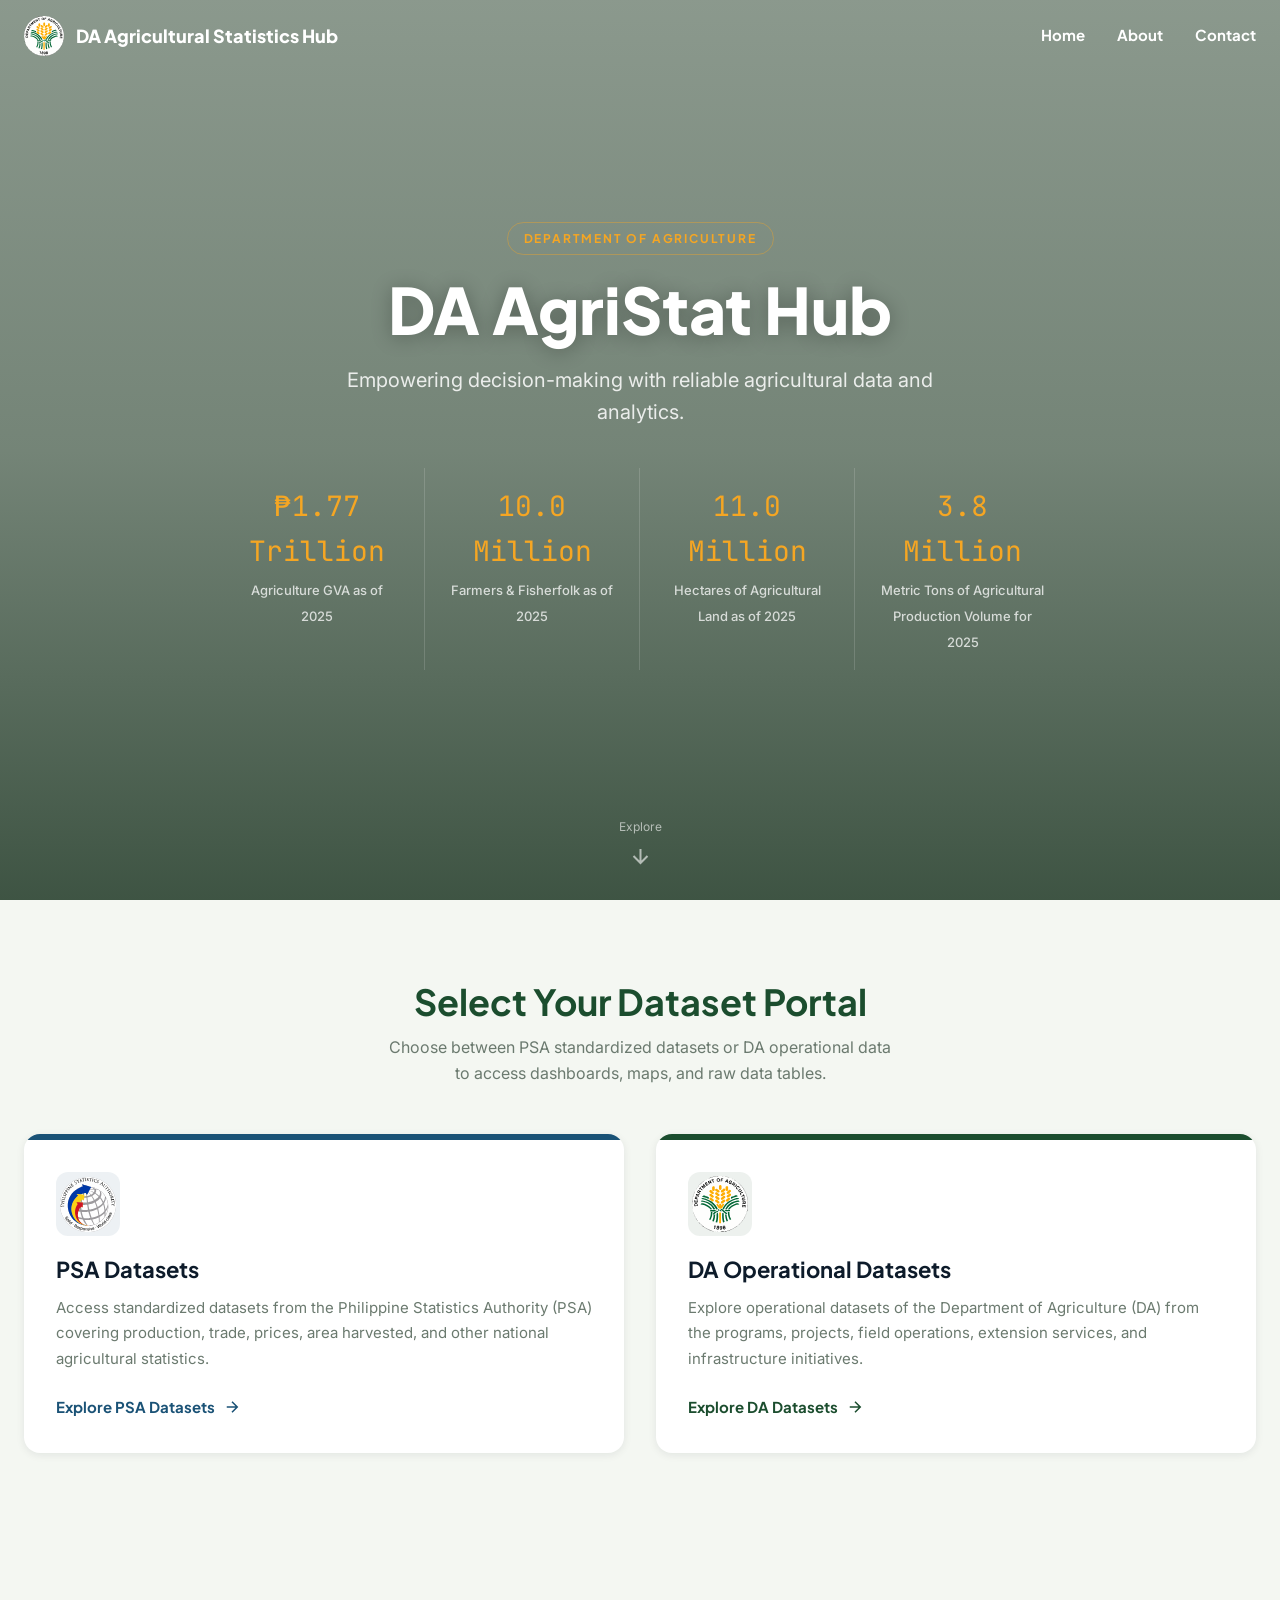
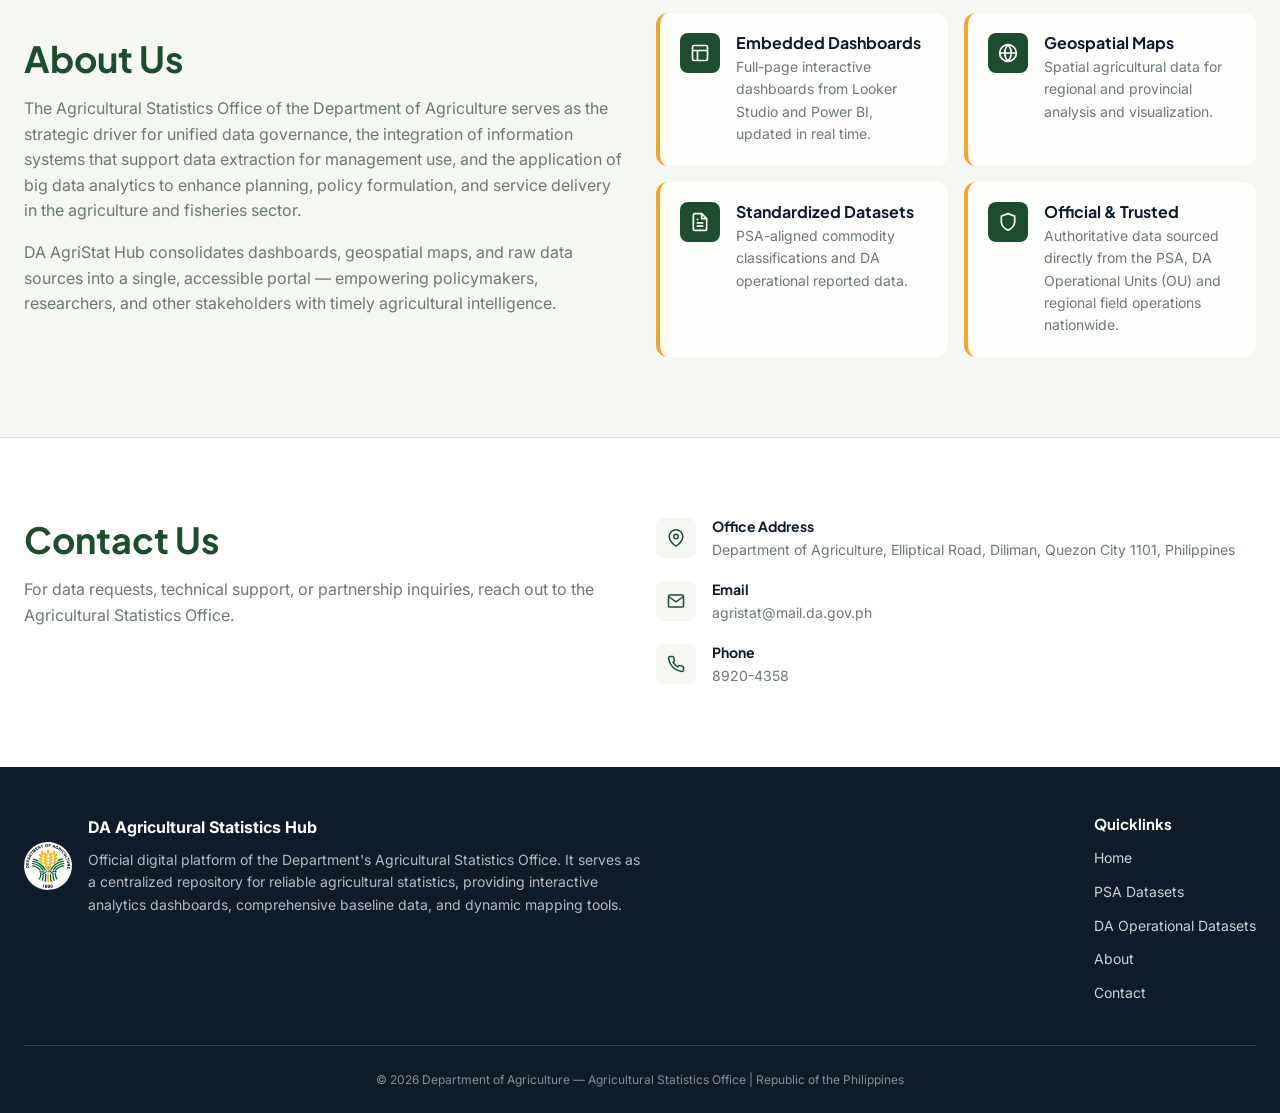
==== index.html @ de9d1b37 "Initial Version Files" ====
<!DOCTYPE html>
<html lang="en">
<head>
  <meta charset="UTF-8">
  <meta name="viewport" content="width=device-width, initial-scale=1.0">
  <meta name="description" content="DA AgriStat Hub — Philippines' Central Repository for Agricultural Data & Analytics">
  <title>DA AgriStat Hub | Agricultural Statistics Office</title>
  <link rel="stylesheet" href="assets/css/main.css">
  <link rel="stylesheet" href="assets/css/nav.css">
  <link rel="stylesheet" href="assets/css/hero.css">
  <link rel="stylesheet" href="assets/css/home.css">
</head>
<body>

  <!-- Navigation -->
  <nav class="nav-main" aria-label="Main navigation">
    <div class="container nav-main__inner">
      <a href="index.html" class="nav-main__brand">
        <img src="assets/images/agristat-logo.svg" alt="" width="40" height="40">
        <span>DA Agricultural Statistics Hub</span>
      </a>

      <ul class="nav-main__links">
        <li><a href="#home">Home</a></li>
        <li><a href="#about">About</a></li>
        <li><a href="#contact">Contact</a></li>
      </ul>

      <button class="nav-main__toggle" aria-label="Open menu" aria-expanded="false" aria-controls="mobile-nav">
        <span></span>
        <span></span>
        <span></span>
      </button>
    </div>

    <div class="nav-main__drawer-overlay" aria-hidden="true"></div>
    <div class="nav-main__drawer" id="mobile-nav" aria-label="Mobile navigation">
      <a href="#home">Home</a>
      <a href="#about">About</a>
      <a href="#contact">Contact</a>
    </div>
  </nav>

  <main id="home">

    <!-- Hero Section -->
    <section class="hero" aria-labelledby="hero-title">
      <div class="hero__bg" role="img" aria-hidden="true"></div>
      <p class="sr-only">Panoramic view of Philippine rice terraces and agricultural fields at sunrise</p>
      <div class="hero__overlay"></div>

      <div class="hero__content">
        <span class="hero__eyebrow">Department of Agriculture</span>
        <h1 class="hero__title" id="hero-title">DA AgriStat Hub</h1>
        <p class="hero__subtitle">Empowering decision-making with reliable agricultural data and analytics.</p>

        <div class="stat-ticker" role="list" aria-label="Key agricultural statistics">
          <div class="stat-ticker__item" role="listitem">
            <span class="stat-ticker__value" data-counter="1.77" data-format="currency" data-duration="2200">₱0.00 Trillion</span>
            <span class="stat-ticker__label">Agriculture GVA as of 2025</span>
          </div>
          <div class="stat-ticker__item" role="listitem">
            <span class="stat-ticker__value" data-counter="10" data-format="million" data-duration="2000">0.0 Million</span>
            <span class="stat-ticker__label">Farmers &amp; Fisherfolk as of 2025</span>
          </div>
          <div class="stat-ticker__item" role="listitem">
            <span class="stat-ticker__value" data-counter="11" data-format="million" data-duration="2000">0.0 Million ha</span>
            <span class="stat-ticker__label">Hectares of Agricultural Land as of 2025</span>
          </div>
          <div class="stat-ticker__item" role="listitem">
            <span class="stat-ticker__value" data-counter="3.8" data-format="million" data-duration="1800">0.0 Million mt</span>
            <span class="stat-ticker__label">Metric Tons of Agricultural Production Volume for 2025</span>
          </div>
        </div>
      </div>

      <a href="#datasets" class="hero__scroll" aria-label="Scroll to datasets">
        <span>Explore</span>
        <svg viewBox="0 0 24 24" fill="none" stroke="currentColor" stroke-width="2" aria-hidden="true">
          <path d="M12 5v14M5 12l7 7 7-7"/>
        </svg>
      </a>
    </section>

    <!-- Dataset Selection -->
    <section class="section datasets-section" id="datasets">
      <div class="container">
        <header class="datasets-section__header animate-on-scroll">
          <h2>Select Your Dataset Portal</h2>
          <p>Choose between PSA standardized datasets or DA operational data to access dashboards, maps, and raw data tables.</p>
        </header>

        <div class="datasets-grid">
          <!-- PSA Card -->
          <a href="psa.html" class="portal-card animate-on-scroll" aria-label="Explore PSA Datasets">
            <div class="portal-card__bar portal-card__bar--psa"></div>
            <div class="portal-card__body">
              <div class="portal-card__icon portal-card__icon--psa">
                <img src="assets/images/psa-logo.svg" alt="Philippine Statistics Authority logo" width="48" height="48">
              </div>
              <h3 class="portal-card__title">PSA Datasets</h3>
              <p class="portal-card__desc">Access standardized datasets from the Philippine Statistics Authority (PSA) covering production, trade, prices, area harvested, and other national agricultural statistics.</p>
              <span class="portal-card__cta portal-card__cta--psa">
                Explore PSA Datasets
                <svg viewBox="0 0 24 24" fill="none" stroke="currentColor" stroke-width="2" aria-hidden="true">
                  <path d="M5 12h14M12 5l7 7-7 7"/>
                </svg>
              </span>
            </div>
          </a>

          <!-- DA Card -->
          <a href="da-ops.html" class="portal-card animate-on-scroll" aria-label="Explore DA Operational Datasets">
            <div class="portal-card__bar portal-card__bar--da"></div>
            <div class="portal-card__body">
              <div class="portal-card__icon portal-card__icon--da">
                <img src="assets/images/da-logo.svg" alt="Department of Agriculture logo" width="48" height="48">
              </div>
              <h3 class="portal-card__title">DA Operational Datasets</h3>
              <p class="portal-card__desc">Explore operational datasets of the Department of Agriculture (DA) from the programs, projects, field operations, extension services, and infrastructure initiatives.</p>
              <span class="portal-card__cta portal-card__cta--da">
                Explore DA Datasets
                <svg viewBox="0 0 24 24" fill="none" stroke="currentColor" stroke-width="2" aria-hidden="true">
                  <path d="M5 12h14M12 5l7 7-7 7"/>
                </svg>
              </span>
            </div>
          </a>
        </div>
      </div>
    </section>

    <!-- About Section -->
    <section class="section about-section" id="about" aria-labelledby="about-heading">
      <p class="sr-only">Background shows Philippine agricultural fields</p>
      <div class="container">
        <div class="about-section__grid">
          <div class="about-section__text animate-on-scroll">
            <h2 id="about-heading">About Us</h2>
            <p>The Agricultural Statistics Office of the Department of Agriculture serves as the strategic driver for unified data governance, the integration of information systems that support data extraction for management use, and the application of big data analytics to enhance planning, policy formulation, and service delivery in the agriculture and fisheries sector.</p>
            <p>DA AgriStat Hub consolidates dashboards, geospatial maps, and raw data sources into a single, accessible portal — empowering policymakers, researchers, and other stakeholders with timely agricultural intelligence.</p>
          </div>
          <div class="about-section__features animate-on-scroll">
            <div class="about-section__feature">
              <div class="about-section__feature-icon">
                <svg width="20" height="20" viewBox="0 0 24 24" fill="none" stroke="currentColor" stroke-width="2" aria-hidden="true">
                  <rect x="3" y="3" width="18" height="18" rx="2"/>
                  <path d="M3 9h18M9 21V9"/>
                </svg>
              </div>
              <div>
                <h3>Embedded Dashboards</h3>
                <p>Full-page interactive dashboards from Looker Studio and Power BI, updated in real time.</p>
              </div>
            </div>
            <div class="about-section__feature">
              <div class="about-section__feature-icon">
                <svg width="20" height="20" viewBox="0 0 24 24" fill="none" stroke="currentColor" stroke-width="2" aria-hidden="true">
                  <circle cx="12" cy="12" r="10"/>
                  <path d="M2 12h20M12 2a15.3 15.3 0 0 1 4 10 15.3 15.3 0 0 1-4 10 15.3 15.3 0 0 1-4-10 15.3 15.3 0 0 1 4-10z"/>
                </svg>
              </div>
              <div>
                <h3>Geospatial Maps</h3>
                <p>Spatial agricultural data for regional and provincial analysis and visualization.</p>
              </div>
            </div>
            <div class="about-section__feature">
              <div class="about-section__feature-icon">
                <svg width="20" height="20" viewBox="0 0 24 24" fill="none" stroke="currentColor" stroke-width="2" aria-hidden="true">
                  <path d="M14 2H6a2 2 0 0 0-2 2v16a2 2 0 0 0 2 2h12a2 2 0 0 0 2-2V8z"/>
                  <path d="M14 2v6h6M16 13H8M16 17H8M10 9H8"/>
                </svg>
              </div>
              <div>
                <h3>Standardized Datasets</h3>
                <p>PSA-aligned commodity classifications and DA operational reported data.</p>
              </div>
            </div>
            <div class="about-section__feature">
              <div class="about-section__feature-icon">
                <svg width="20" height="20" viewBox="0 0 24 24" fill="none" stroke="currentColor" stroke-width="2" aria-hidden="true">
                  <path d="M12 22s8-4 8-10V5l-8-3-8 3v7c0 6 8 10 8 10z"/>
                </svg>
              </div>
              <div>
                <h3>Official &amp; Trusted</h3>
                <p>Authoritative data sourced directly from the PSA, DA Operational Units (OU) and regional field operations nationwide.</p>
              </div>
            </div>
          </div>
        </div>
      </div>
    </section>

    <!-- Contact Section -->
    <section class="section contact-section" id="contact">
      <div class="container">
        <div class="contact-section__grid">
          <div class="animate-on-scroll">
            <h2>Contact Us</h2>
            <p>For data requests, technical support, or partnership inquiries, reach out to the Agricultural Statistics Office.</p>
          </div>
          <div class="contact-info animate-on-scroll">
            <div class="contact-info__item">
              <div class="contact-info__icon">
                <svg width="18" height="18" viewBox="0 0 24 24" fill="none" stroke="currentColor" stroke-width="2" aria-hidden="true">
                  <path d="M21 10c0 7-9 13-9 13s-9-6-9-13a9 9 0 0 1 18 0z"/>
                  <circle cx="12" cy="10" r="3"/>
                </svg>
              </div>
              <div>
                <h3>Office Address</h3>
                <p>Department of Agriculture, Elliptical Road, Diliman, Quezon City 1101, Philippines</p>
              </div>
            </div>
            <div class="contact-info__item">
              <div class="contact-info__icon">
                <svg width="18" height="18" viewBox="0 0 24 24" fill="none" stroke="currentColor" stroke-width="2" aria-hidden="true">
                  <path d="M4 4h16c1.1 0 2 .9 2 2v12c0 1.1-.9 2-2 2H4c-1.1 0-2-.9-2-2V6c0-1.1.9-2 2-2z"/>
                  <path d="M22 6l-10 7L2 6"/>
                </svg>
              </div>
              <div>
                <h3>Email</h3>
                <p>agristat@mail.da.gov.ph</p>
              </div>
            </div>
            <div class="contact-info__item">
              <div class="contact-info__icon">
                <svg width="18" height="18" viewBox="0 0 24 24" fill="none" stroke="currentColor" stroke-width="2" aria-hidden="true">
                  <path d="M22 16.92v3a2 2 0 0 1-2.18 2 19.79 19.79 0 0 1-8.63-3.07 19.5 19.5 0 0 1-6-6 19.79 19.79 0 0 1-3.07-8.67A2 2 0 0 1 4.11 2h3a2 2 0 0 1 2 1.72c.127.96.361 1.903.7 2.81a2 2 0 0 1-.45 2.11L8.09 9.91a16 16 0 0 0 6 6l1.27-1.27a2 2 0 0 1 2.11-.45c.907.339 1.85.573 2.81.7A2 2 0 0 1 22 16.92z"/>
                </svg>
              </div>
              <div>
                <h3>Phone</h3>
                <p>8920-4358</p>
              </div>
            </div>
          </div>
        </div>
      </div>
    </section>

  </main>

  <!-- Footer -->
  <footer class="site-footer">
    <div class="container site-footer__inner">
      <div class="site-footer__top">
        <div class="site-footer__brand">
          <img src="assets/images/agristat-logo.svg" alt="" width="48" height="48">
          <div class="site-footer__brand-text">
            <strong>DA Agricultural Statistics Hub</strong>
            <p class="site-footer__tagline">Official digital platform of the Department's Agricultural Statistics Office. It serves as a centralized repository for reliable agricultural statistics, providing interactive analytics dashboards, comprehensive baseline data, and dynamic mapping tools.</p>
          </div>
        </div>
        <nav class="site-footer__links" aria-label="Footer links">
          <h3 class="site-footer__links-heading">Quicklinks</h3>
          <ul class="site-footer__links-list">
            <li><a href="index.html">Home</a></li>
            <li><a href="psa.html">PSA Datasets</a></li>
            <li><a href="da-ops.html">DA Operational Datasets</a></li>
            <li><a href="#about">About</a></li>
            <li><a href="#contact">Contact</a></li>
          </ul>
        </nav>
      </div>
      <p class="site-footer__bottom">&copy; 2026 Department of Agriculture — Agricultural Statistics Office | Republic of the Philippines</p>
    </div>
  </footer>

  <script src="assets/js/main.js"></script>
  <script src="assets/js/counter.js"></script>
</body>
</html>
---- assets/css/main.css ----
/* ==========================================================================
   DA AgriStat Hub — main.css
   Variables, reset, typography, utilities
   ========================================================================== */

@import url('https://fonts.googleapis.com/css2?family=Inter:wght@400;500&family=JetBrains+Mono:wght@400&family=Plus+Jakarta+Sans:wght@700;800&display=swap');

/* --------------------------------------------------------------------------
   CSS Variables
   -------------------------------------------------------------------------- */
:root {
  --color-primary: #1B4D2E;
  --color-accent:  #F5A623;
  --color-dark:    #0D1B2A;
  --color-light:   #F4F7F2;
  --color-white:   #FFFFFF;
  --color-muted:   #6B7A6F;
  --color-border:  #D4DDD6;
  --color-psa:     #1A5276;
  --color-da:      #1B4D2E;

  --font-heading: 'Plus Jakarta Sans', system-ui, sans-serif;
  --font-body:    'Inter', system-ui, sans-serif;
  --font-mono:    'JetBrains Mono', monospace;

  --nav-height: 72px;
  --hub-brand-height: 56px;
  --hub-primary-height: 52px;
  --hub-nav-total: calc(var(--hub-brand-height) + var(--hub-primary-height));

  --radius-sm: 8px;
  --radius-md: 12px;
  --radius-lg: 16px;

  --shadow-sm: 0 2px 8px rgba(13, 27, 42, 0.08);
  --shadow-md: 0 4px 20px rgba(13, 27, 42, 0.12);
  --shadow-lg: 0 8px 32px rgba(13, 27, 42, 0.16);

  --transition-fast: 0.2s ease;
  --transition-base: 0.3s ease;
  --transition-slow: 0.5s ease;

  --parallax-offset: 0px;
}

/* --------------------------------------------------------------------------
   Reset
   -------------------------------------------------------------------------- */
*,
*::before,
*::after {
  box-sizing: border-box;
  margin: 0;
  padding: 0;
}

html {
  scroll-behavior: smooth;
  -webkit-text-size-adjust: 100%;
}

@media (prefers-reduced-motion: reduce) {
  html {
    scroll-behavior: auto;
  }

  *,
  *::before,
  *::after {
    animation-duration: 0.01ms !important;
    animation-iteration-count: 1 !important;
    transition-duration: 0.01ms !important;
  }
}

body {
  font-family: var(--font-body);
  font-size: 1rem;
  font-weight: 400;
  line-height: 1.6;
  color: var(--color-dark);
  background-color: var(--color-light);
  opacity: 0;
  transition: opacity 0.4s ease;
}

body.loaded {
  opacity: 1;
}

img,
svg {
  display: block;
  max-width: 100%;
  height: auto;
}

a {
  color: inherit;
  text-decoration: none;
}

ul,
ol {
  list-style: none;
}

button {
  font-family: inherit;
  cursor: pointer;
  border: none;
  background: none;
}

/* --------------------------------------------------------------------------
   Typography
   -------------------------------------------------------------------------- */
h1, h2, h3, h4, h5, h6 {
  font-family: var(--font-heading);
  font-weight: 700;
  line-height: 1.2;
}

h1 { font-weight: 800; font-size: clamp(2rem, 5vw, 3.5rem); }
h2 { font-size: clamp(1.5rem, 3vw, 2.25rem); }
h3 { font-size: clamp(1.125rem, 2vw, 1.5rem); }

p {
  color: var(--color-muted);
}

/* --------------------------------------------------------------------------
   Utility Classes
   -------------------------------------------------------------------------- */
.container {
  width: 100%;
  max-width: 1280px;
  margin-inline: auto;
  padding-inline: 1.25rem;
}

.section {
  padding-block: 4rem;
}

.text-center {
  text-align: center;
}

.sr-only {
  position: absolute;
  width: 1px;
  height: 1px;
  padding: 0;
  margin: -1px;
  overflow: hidden;
  clip: rect(0, 0, 0, 0);
  white-space: nowrap;
  border: 0;
}

/* Focus styles */
:focus-visible {
  outline: 3px solid var(--color-accent);
  outline-offset: 2px;
}

/* Entrance animation base */
.animate-on-scroll {
  opacity: 0;
  transform: translateY(24px);
  transition: opacity 0.6s ease, transform 0.6s ease;
}

.animate-on-scroll.is-visible {
  opacity: 1;
  transform: translateY(0);
}

/* Buttons */
.btn {
  display: inline-flex;
  align-items: center;
  gap: 0.5rem;
  padding: 0.75rem 1.5rem;
  font-family: var(--font-heading);
  font-weight: 700;
  font-size: 0.9375rem;
  border-radius: var(--radius-sm);
  transition: transform var(--transition-fast), box-shadow var(--transition-fast), background var(--transition-fast);
}

.btn--accent {
  background: var(--color-accent);
  color: var(--color-dark);
}

.btn--accent:hover {
  transform: translateY(-2px);
  box-shadow: var(--shadow-md);
}

.btn--outline {
  background: transparent;
  color: var(--color-white);
  border: 2px solid var(--color-white);
}

.btn--outline:hover {
  background: var(--color-white);
  color: var(--color-dark);
}

/* Footer */
.site-footer {
  background: var(--color-dark);
  color: var(--color-white);
  padding-block: 3rem 1.5rem;
}

.site-footer__inner {
  display: flex;
  flex-direction: column;
  gap: 2rem;
}

.site-footer__top {
  display: flex;
  flex-direction: column;
  gap: 2rem;
}

.site-footer__brand {
  display: flex;
  align-items: center;
  gap: 1rem;
}

.site-footer__brand img {
  width: 48px;
  height: 48px;
}

.site-footer__brand-text {
  max-width: 35rem;
}

.site-footer__tagline {
  font-size: 0.875rem;
  color: rgba(255, 255, 255, 0.7);
  margin-top: 0.5rem;
}

.site-footer__links {
  display: flex;
  flex-direction: column;
  gap: 0.75rem;
}

.site-footer__links-heading {
  font-family: var(--font-heading);
  font-size: 0.9375rem;
  font-weight: 700;
  color: var(--color-white);
  margin: 0;
}

.site-footer__links-list {
  display: flex;
  flex-direction: column;
  gap: 0.5rem;
}

.site-footer__links-list a {
  font-size: 0.875rem;
  color: rgba(255, 255, 255, 0.8);
  transition: color var(--transition-fast);
}

.site-footer__links-list a:hover {
  color: var(--color-accent);
}

.site-footer__bottom {
  padding-top: 1.5rem;
  border-top: 1px solid rgba(255, 255, 255, 0.15);
  font-size: 0.75rem;
  color: rgba(255, 255, 255, 0.5);
  text-align: center;
}

/* Responsive breakpoints */
@media (min-width: 480px) {
  .container {
    padding-inline: 1.5rem;
  }
}

@media (min-width: 768px) {
  .site-footer__inner {
    gap: 2.5rem;
  }

  .site-footer__top {
    flex-direction: row;
    justify-content: space-between;
    align-items: flex-start;
  }
}

@media (min-width: 1024px) {
  .section {
    padding-block: 5rem;
  }
}
---- assets/css/nav.css ----
/* ==========================================================================
   DA AgriStat Hub — nav.css
   Global navigation & hub navigation
   ========================================================================== */

/* --------------------------------------------------------------------------
   Main Site Navigation (Landing Page)
   -------------------------------------------------------------------------- */
.nav-main {
  position: fixed;
  top: 0;
  left: 0;
  right: 0;
  z-index: 1000;
  height: var(--nav-height);
  background: transparent;
  transition: height var(--transition-base), background var(--transition-base), box-shadow var(--transition-base), backdrop-filter var(--transition-base);
}

.nav-main.nav--scrolled {
  height: 60px;
  background: rgba(13, 27, 42, 0.92);
  backdrop-filter: blur(12px);
  -webkit-backdrop-filter: blur(12px);
  box-shadow: var(--shadow-md);
}

.nav-main__inner {
  display: flex;
  align-items: center;
  justify-content: space-between;
  height: 100%;
}

.nav-main__brand {
  display: flex;
  align-items: center;
  gap: 0.75rem;
  font-family: var(--font-heading);
  font-weight: 800;
  font-size: 1.125rem;
  color: var(--color-white);
}

.nav-main__brand img {
  width: 40px;
  height: 40px;
  transition: width var(--transition-base), height var(--transition-base);
}

.nav-main.nav--scrolled .nav-main__brand img {
  width: 32px;
  height: 32px;
}

.nav-main__brand span {
  display: none;
}

.nav-main__links {
  display: none;
  align-items: center;
  gap: 2rem;
}

.nav-main__links a {
  font-family: var(--font-heading);
  font-weight: 700;
  font-size: 0.9375rem;
  color: var(--color-white);
  position: relative;
  padding-block: 0.25rem;
}

.nav-main__links a::after {
  content: '';
  position: absolute;
  bottom: 0;
  left: 0;
  width: 0;
  height: 2px;
  background: var(--color-accent);
  transition: width var(--transition-fast);
}

.nav-main__links a:hover::after,
.nav-main__links a:focus-visible::after {
  width: 100%;
}

/* Hamburger */
.nav-main__toggle {
  display: flex;
  flex-direction: column;
  justify-content: center;
  gap: 5px;
  width: 40px;
  height: 40px;
  padding: 8px;
}

.nav-main__toggle span {
  display: block;
  width: 100%;
  height: 2px;
  background: var(--color-white);
  border-radius: 2px;
  transition: transform var(--transition-fast), opacity var(--transition-fast);
}

.nav-main__toggle[aria-expanded="true"] span:nth-child(1) {
  transform: translateY(7px) rotate(45deg);
}

.nav-main__toggle[aria-expanded="true"] span:nth-child(2) {
  opacity: 0;
}

.nav-main__toggle[aria-expanded="true"] span:nth-child(3) {
  transform: translateY(-7px) rotate(-45deg);
}

/* Mobile drawer */
.nav-main__drawer {
  position: fixed;
  top: var(--nav-height);
  right: 0;
  width: min(320px, 85vw);
  height: calc(100vh - var(--nav-height));
  background: var(--color-dark);
  padding: 2rem 1.5rem;
  transform: translateX(100%);
  transition: transform var(--transition-base);
  z-index: 999;
  overflow-y: auto;
}

.nav-main__drawer.is-open {
  transform: translateX(0);
}

.nav-main__drawer-overlay {
  position: fixed;
  inset: 0;
  top: var(--nav-height);
  background: rgba(0, 0, 0, 0.5);
  opacity: 0;
  visibility: hidden;
  transition: opacity var(--transition-base), visibility var(--transition-base);
  z-index: 998;
}

.nav-main__drawer-overlay.is-open {
  opacity: 1;
  visibility: visible;
}

.nav-main__drawer a {
  display: block;
  font-family: var(--font-heading);
  font-weight: 700;
  font-size: 1.125rem;
  color: var(--color-white);
  padding: 1rem 0;
  border-bottom: 1px solid rgba(255, 255, 255, 0.1);
}

/* --------------------------------------------------------------------------
   Hub Brand Bar
   -------------------------------------------------------------------------- */
.nav-hub-brand {
  position: fixed;
  top: 0;
  left: 0;
  right: 0;
  z-index: 1001;
  height: var(--hub-brand-height);
  background: var(--color-dark);
  border-bottom: 1px solid rgba(255, 255, 255, 0.1);
}

.nav-hub-brand__inner {
  display: flex;
  align-items: center;
  justify-content: space-between;
  height: 100%;
  gap: 1rem;
}

.nav-hub-brand__left {
  display: flex;
  align-items: center;
  gap: 1rem;
  min-width: 0;
}

.nav-hub-brand__logo {
  display: flex;
  align-items: center;
  gap: 0.5rem;
  flex-shrink: 0;
}

.nav-hub-brand__logo img {
  width: 32px;
  height: 32px;
}

.nav-hub-brand__logo span {
  font-family: var(--font-heading);
  font-weight: 800;
  font-size: 0.875rem;
  color: var(--color-white);
  display: none;
}

.nav-hub-brand__breadcrumb {
  display: flex;
  align-items: center;
  gap: 0.5rem;
  font-size: 0.8125rem;
  color: rgba(255, 255, 255, 0.7);
  overflow: hidden;
  white-space: nowrap;
  text-overflow: ellipsis;
}

.nav-hub-brand__breadcrumb a {
  color: var(--color-accent);
  transition: color var(--transition-fast);
}

.nav-hub-brand__breadcrumb a:hover {
  color: var(--color-white);
}

.nav-hub-brand__breadcrumb .separator {
  color: rgba(255, 255, 255, 0.4);
}

.nav-hub-brand__back {
  display: flex;
  align-items: center;
  gap: 0.375rem;
  font-size: 0.8125rem;
  font-weight: 500;
  color: rgba(255, 255, 255, 0.8);
  white-space: nowrap;
  transition: color var(--transition-fast);
}

.nav-hub-brand__back:hover {
  color: var(--color-accent);
}

.nav-hub-brand__back svg {
  width: 16px;
  height: 16px;
}

/* --------------------------------------------------------------------------
   Hub Primary Navigation
   -------------------------------------------------------------------------- */
.nav-hub-primary {
  position: fixed;
  top: var(--hub-brand-height);
  left: 0;
  right: 0;
  z-index: 1000;
  height: var(--hub-primary-height);
  background: var(--color-psa);
  box-shadow: var(--shadow-sm);
}

.nav-hub-primary--da {
  background: var(--color-da);
}

.nav-hub-primary__inner {
  display: flex;
  align-items: center;
  height: 100%;
  gap: 0;
}

.nav-hub-primary__toggle {
  display: flex;
  align-items: center;
  gap: 0.5rem;
  padding: 0.5rem 1rem;
  color: var(--color-white);
  font-family: var(--font-heading);
  font-weight: 700;
  font-size: 0.875rem;
}

.nav-hub-primary__items {
  display: none;
  align-items: stretch;
  height: 100%;
  flex: 1;
}

.nav-hub-primary__item {
  position: relative;
  height: 100%;
}

.nav-hub-primary__btn {
  display: flex;
  align-items: center;
  gap: 0.5rem;
  height: 100%;
  padding: 0 1.25rem;
  font-family: var(--font-heading);
  font-weight: 700;
  font-size: 0.875rem;
  color: var(--color-white);
  background: transparent;
  border-bottom: 3px solid transparent;
  transition: background var(--transition-fast), border-color var(--transition-fast);
}

.nav-hub-primary__btn:hover,
.nav-hub-primary__btn[aria-expanded="true"] {
  background: rgba(0, 0, 0, 0.15);
  border-bottom-color: var(--color-accent);
}

.nav-hub-primary__btn svg {
  width: 14px;
  height: 14px;
  transition: transform var(--transition-fast);
}

.nav-hub-primary__btn[aria-expanded="true"] svg {
  transform: rotate(180deg);
}

/* --------------------------------------------------------------------------
   Mega Dropdown
   -------------------------------------------------------------------------- */
.mega-dropdown {
  position: absolute;
  top: 100%;
  left: 0;
  right: 0;
  background: var(--color-white);
  box-shadow: var(--shadow-lg);
  border-top: 3px solid var(--color-accent);
  opacity: 0;
  visibility: hidden;
  transform: translateY(-8px);
  transition: opacity var(--transition-base), transform var(--transition-base), visibility var(--transition-base);
  z-index: 999;
  max-height: calc(100vh - var(--hub-nav-total));
  overflow: hidden;
}

.mega-dropdown.is-open {
  opacity: 1;
  visibility: visible;
  transform: translateY(0);
}

.mega-dropdown__inner {
  display: grid;
  grid-template-columns: 1fr;
  max-height: calc(100vh - var(--hub-nav-total));
  overflow-y: auto;
  overscroll-behavior: contain;
  -webkit-overflow-scrolling: touch;
}

.mega-dropdown__categories {
  border-right: none;
}

.mega-dropdown__category {
  border-bottom: 1px solid var(--color-border);
}

.mega-dropdown__category-btn {
  display: flex;
  align-items: center;
  justify-content: space-between;
  width: 100%;
  padding: 1rem 1.25rem;
  font-family: var(--font-heading);
  font-weight: 700;
  font-size: 0.875rem;
  color: var(--color-dark);
  text-align: left;
  transition: background var(--transition-fast), color var(--transition-fast);
}

.mega-dropdown__category-btn:hover,
.mega-dropdown__category-btn.is-active,
.mega-dropdown__category-btn[aria-expanded="true"] {
  background: var(--color-light);
  color: var(--color-primary);
}

.mega-dropdown__category-btn svg {
  width: 16px;
  height: 16px;
  transition: transform var(--transition-fast);
}

.mega-dropdown__category-btn[aria-expanded="true"] svg {
  transform: rotate(90deg);
}

.mega-dropdown__subitems {
  display: none;
  padding: 0.5rem 0 0.75rem;
  background: var(--color-light);
}

.mega-dropdown__subitems.is-visible {
  display: block;
  max-height: min(280px, 40vh);
  overflow-y: auto;
  overscroll-behavior: contain;
  -webkit-overflow-scrolling: touch;
}

.mega-dropdown__subitem {
  display: block;
  padding: 0.625rem 1.5rem 0.625rem 2rem;
  font-size: 0.8125rem;
  color: var(--color-muted);
  transition: color var(--transition-fast), background var(--transition-fast);
}

.mega-dropdown__subitem:hover,
.mega-dropdown__subitem.is-active {
  color: var(--color-primary);
  background: rgba(27, 77, 46, 0.08);
}

.mega-dropdown__subitem .commodity {
  font-family: var(--font-mono);
  font-size: 0.75rem;
  color: var(--color-muted);
  display: block;
  margin-top: 0.125rem;
}

/* Desktop mega-dropdown layout */
.mega-dropdown__desktop {
  display: none;
}

.mega-dropdown__desktop-categories {
  padding: 1rem 0;
  border-right: 1px solid var(--color-border);
}

.mega-dropdown__desktop-category {
  display: block;
  width: 100%;
  padding: 0.75rem 1.5rem;
  font-family: var(--font-heading);
  font-weight: 700;
  font-size: 0.875rem;
  color: var(--color-dark);
  text-align: left;
  border-left: 3px solid transparent;
  transition: background var(--transition-fast), border-color var(--transition-fast), color var(--transition-fast);
}

.mega-dropdown__desktop-category:hover,
.mega-dropdown__desktop-category.is-active {
  background: var(--color-light);
  border-left-color: var(--color-accent);
  color: var(--color-primary);
}

.mega-dropdown__desktop-subitems {
  padding: 1rem 0;
  min-height: 0;
  overflow-y: auto;
  overscroll-behavior: contain;
  -webkit-overflow-scrolling: touch;
}

.mega-dropdown__desktop-subitems-panel {
  display: none;
  animation: fadeInSub 0.25s ease;
}

.mega-dropdown__desktop-subitems-panel.is-active {
  display: block;
}

@keyframes fadeInSub {
  from { opacity: 0; transform: translateY(4px); }
  to { opacity: 1; transform: translateY(0); }
}

.mega-dropdown__desktop-subitems-panel h4 {
  padding: 0 1.5rem 0.75rem;
  font-size: 0.75rem;
  text-transform: uppercase;
  letter-spacing: 0.05em;
  color: var(--color-muted);
}

/* Hub mobile accordion nav */
.nav-hub-mobile {
  display: block;
  position: fixed;
  top: calc(var(--hub-brand-height) + var(--hub-primary-height));
  left: 0;
  right: 0;
  bottom: 0;
  background: var(--color-white);
  z-index: 998;
  overflow-y: auto;
  transform: translateX(100%);
  transition: transform var(--transition-base);
}

.nav-hub-mobile.is-open {
  transform: translateX(0);
}

.nav-hub-mobile__section {
  border-bottom: 1px solid var(--color-border);
}

.nav-hub-mobile__section-btn {
  display: flex;
  align-items: center;
  justify-content: space-between;
  width: 100%;
  padding: 1rem 1.25rem;
  font-family: var(--font-heading);
  font-weight: 700;
  font-size: 0.9375rem;
  color: var(--color-dark);
}

.nav-hub-mobile__content {
  padding: 0.5rem 0 1rem;
  background: var(--color-light);
  max-height: min(320px, 45vh);
  overflow-y: auto;
  overscroll-behavior: contain;
  -webkit-overflow-scrolling: touch;
}

.nav-hub-mobile__content .mega-dropdown__subitem {
  padding: 0.75rem 1.5rem;
}

/* Responsive */
@media (min-width: 480px) {
  .nav-main__brand span {
    display: inline;
  }

  .nav-hub-brand__logo span {
    display: inline;
  }
}

@media (min-width: 768px) {
  .nav-main__links {
    display: flex;
  }

  .nav-main__toggle {
    display: none;
  }

  .nav-hub-primary__toggle {
    display: none;
  }

  .nav-hub-primary__items {
    display: flex;
  }

  .nav-hub-mobile {
    display: none;
  }

  .mega-dropdown {
    position: fixed;
    left: 0;
    right: 0;
    top: var(--hub-nav-total);
    max-height: calc(100vh - var(--hub-nav-total));
  }

  .mega-dropdown__inner {
    display: none;
  }

  .mega-dropdown__desktop {
    display: grid;
    grid-template-columns: 280px 1fr;
    max-width: 1280px;
    margin: 0 auto;
    max-height: calc(100vh - var(--hub-nav-total));
    overflow: hidden;
    min-height: 0;
  }

  .mega-dropdown__desktop-categories {
    min-height: 0;
    max-height: calc(100vh - var(--hub-nav-total));
    overflow-y: auto;
    overscroll-behavior: contain;
    -webkit-overflow-scrolling: touch;
  }

  .mega-dropdown__desktop-subitems {
    min-height: 0;
    max-height: calc(100vh - var(--hub-nav-total));
    overflow-y: auto;
    overscroll-behavior: contain;
    -webkit-overflow-scrolling: touch;
  }
}

@media (min-width: 1024px) {
  .mega-dropdown__desktop {
    grid-template-columns: 320px 1fr;
  }
}
---- assets/css/hero.css ----
/* ==========================================================================
   DA AgriStat Hub — hero.css
   Full-bleed hero with parallax & stat ticker
   ========================================================================== */

.hero {
  position: relative;
  min-height: 100vh;
  display: flex;
  align-items: center;
  justify-content: center;
  overflow: hidden;
}

.hero__bg {
  position: absolute;
  inset: 0;
  background-image: url('../images/hero-bg.svg'), url('../images/hero-bg.jpg');
  background-size: cover;
  background-position: center calc(50% + var(--parallax-offset));
  background-repeat: no-repeat;
  z-index: 0;
}

@media (min-width: 768px) {
  .hero__bg {
    background-attachment: fixed;
  }
}

.hero__overlay {
  position: absolute;
  inset: 0;
  background: linear-gradient(
    to top,
    rgba(11, 38, 18, 0.78) 0%,
    rgba(11, 38, 18, 0.55) 50%,
    rgba(11, 38, 18, 0.45) 100%
  );
  z-index: 1;
}

.hero__content {
  position: relative;
  z-index: 2;
  text-align: center;
  padding: calc(var(--nav-height) + 2rem) 1.25rem 4rem;
  max-width: 900px;
  margin: 0 auto;
}

.hero__eyebrow {
  display: inline-block;
  font-family: var(--font-heading);
  font-weight: 700;
  font-size: 0.75rem;
  letter-spacing: 0.15em;
  text-transform: uppercase;
  color: var(--color-accent);
  margin-bottom: 1rem;
  padding: 0.375rem 1rem;
  border: 1px solid rgba(245, 166, 35, 0.4);
  border-radius: 100px;
}

.hero__title {
  font-family: var(--font-heading);
  font-weight: 800;
  font-size: clamp(2.25rem, 6vw, 4rem);
  color: var(--color-white);
  margin-bottom: 1rem;
  text-shadow: 0 2px 20px rgba(0, 0, 0, 0.3);
}

.hero__subtitle {
  font-size: clamp(1rem, 2.5vw, 1.25rem);
  color: rgba(255, 255, 255, 0.85);
  margin-bottom: 2.5rem;
  max-width: 600px;
  margin-inline: auto;
}

/* Stat Ticker */
.stat-ticker {
  display: grid;
  grid-template-columns: 1fr;
  gap: 1rem;
  margin-bottom: 3rem;
}

.stat-ticker__item {
  padding: 1.25rem 1rem;
  background: rgba(255, 255, 255, 0.08);
  backdrop-filter: blur(8px);
  -webkit-backdrop-filter: blur(8px);
  border: 1px solid rgba(255, 255, 255, 0.12);
  border-radius: var(--radius-md);
}

.stat-ticker__value {
  font-family: var(--font-mono);
  font-size: clamp(1.25rem, 3vw, 1.75rem);
  font-weight: 400;
  color: var(--color-accent);
  display: block;
  margin-bottom: 0.25rem;
}

.stat-ticker__label {
  font-size: 0.8125rem;
  color: rgba(255, 255, 255, 0.75);
  font-weight: 500;
}

/* Scroll caret */
.hero__scroll {
  position: absolute;
  bottom: 2rem;
  left: 50%;
  transform: translateX(-50%);
  z-index: 2;
  display: flex;
  flex-direction: column;
  align-items: center;
  gap: 0.5rem;
  color: rgba(255, 255, 255, 0.6);
  font-size: 0.75rem;
  animation: bounceCaret 2s ease infinite;
}

.hero__scroll svg {
  width: 24px;
  height: 24px;
}

@keyframes bounceCaret {
  0%, 100% { transform: translateX(-50%) translateY(0); }
  50% { transform: translateX(-50%) translateY(8px); }
}

@media (min-width: 480px) {
  .stat-ticker {
    grid-template-columns: repeat(2, 1fr);
    gap: 1rem;
  }
}

@media (min-width: 768px) {
  .stat-ticker {
    grid-template-columns: repeat(4, 1fr);
    gap: 0;
  }

  .stat-ticker__item {
    border-radius: 0;
    background: transparent;
    backdrop-filter: none;
    border: none;
    border-right: 1px solid rgba(255, 255, 255, 0.15);
    padding: 1rem 1.5rem;
  }

  .stat-ticker__item:last-child {
    border-right: none;
  }
}

@media (prefers-reduced-motion: reduce) {
  .hero__scroll {
    animation: none;
  }
}
---- assets/css/home.css ----
/* ==========================================================================
   DA AgriStat Hub — home.css
   Landing page-specific styles
   ========================================================================== */

/* About & Contact sections */
.contact-section {
  background: var(--color-white);
}

.about-section {
  position: relative;
  border-bottom: 1px solid var(--color-border);
  background-color: var(--color-light);
  background-image:
    linear-gradient(rgba(244, 247, 242, 0.88), rgba(244, 247, 242, 0.92)),
    url('../images/hero-bg.svg'),
    url('../images/hero-bg.jpg');
  background-size: cover;
  background-position: center;
}

.about-section__grid {
  display: grid;
  grid-template-columns: 1fr;
  gap: 2rem;
  align-items: center;
}

.about-section__text h2 {
  color: var(--color-primary);
  margin-bottom: 1rem;
}

.about-section__text p {
  margin-bottom: 1rem;
}

.about-section__features {
  display: grid;
  grid-template-columns: 1fr;
  gap: 1rem;
}

.about-section__feature {
  display: flex;
  gap: 1rem;
  padding: 1.25rem;
  background: rgba(255, 255, 255, 0.85);
  backdrop-filter: blur(6px);
  -webkit-backdrop-filter: blur(6px);
  border-radius: var(--radius-md);
  border-left: 4px solid var(--color-accent);
}

.about-section__feature-icon {
  flex-shrink: 0;
  width: 40px;
  height: 40px;
  display: flex;
  align-items: center;
  justify-content: center;
  background: var(--color-primary);
  border-radius: var(--radius-sm);
  color: var(--color-white);
}

.about-section__feature h3 {
  font-size: 1rem;
  color: var(--color-dark);
  margin-bottom: 0.25rem;
}

.about-section__feature p {
  font-size: 0.875rem;
}

/* Dataset Selection */
.datasets-section {
  background: var(--color-light);
}

.datasets-section__header {
  text-align: center;
  margin-bottom: 3rem;
}

.datasets-section__header h2 {
  color: var(--color-primary);
  margin-bottom: 0.75rem;
}

.datasets-section__header p {
  max-width: 520px;
  margin: 0 auto;
}

.datasets-grid {
  display: grid;
  grid-template-columns: 1fr;
  gap: 2rem;
}

/* Portal Cards */
.portal-card {
  background: var(--color-white);
  border-radius: var(--radius-lg);
  box-shadow: var(--shadow-sm);
  overflow: hidden;
  transition: transform var(--transition-base), box-shadow var(--transition-base);
}

.portal-card:hover {
  transform: translateY(-6px) scale(1.02);
  box-shadow: var(--shadow-lg);
}

.portal-card__bar {
  height: 6px;
}

.portal-card__bar--psa {
  background: var(--color-psa);
}

.portal-card__bar--da {
  background: var(--color-da);
}

.portal-card__body {
  padding: 2rem;
}

.portal-card__icon {
  width: 64px;
  height: 64px;
  display: flex;
  align-items: center;
  justify-content: center;
  border-radius: var(--radius-md);
  margin-bottom: 1.25rem;
  padding: 0.25rem;
}

.portal-card__icon img {
  width: 100%;
  height: 100%;
  object-fit: contain;
}

.portal-card__icon--psa {
  background: rgba(26, 82, 118, 0.08);
}

.portal-card__icon--da {
  background: rgba(27, 77, 46, 0.08);
}

.portal-card__title {
  font-size: 1.375rem;
  color: var(--color-dark);
  margin-bottom: 0.75rem;
}

.portal-card__desc {
  font-size: 0.9375rem;
  margin-bottom: 1.5rem;
  line-height: 1.7;
}

.portal-card__cta {
  display: inline-flex;
  align-items: center;
  gap: 0.5rem;
  font-family: var(--font-heading);
  font-weight: 700;
  font-size: 0.9375rem;
  transition: gap var(--transition-fast);
}

.portal-card__cta--psa {
  color: var(--color-psa);
}

.portal-card__cta--da {
  color: var(--color-da);
}

.portal-card:hover .portal-card__cta {
  gap: 0.75rem;
}

.portal-card__cta svg {
  width: 18px;
  height: 18px;
  transition: transform var(--transition-fast);
}

.portal-card:hover .portal-card__cta svg {
  transform: translateX(4px);
}

/* Contact */
.contact-section__grid {
  display: grid;
  grid-template-columns: 1fr;
  gap: 2rem;
}

.contact-section h2 {
  color: var(--color-primary);
  margin-bottom: 1rem;
}

.contact-info {
  display: flex;
  flex-direction: column;
  gap: 1.25rem;
}

.contact-info__item {
  display: flex;
  gap: 1rem;
  align-items: flex-start;
}

.contact-info__icon {
  width: 40px;
  height: 40px;
  display: flex;
  align-items: center;
  justify-content: center;
  background: var(--color-light);
  border-radius: var(--radius-sm);
  color: var(--color-primary);
  flex-shrink: 0;
}

.contact-info__item h3 {
  font-size: 0.875rem;
  color: var(--color-dark);
  margin-bottom: 0.25rem;
}

.contact-info__item p {
  font-size: 0.875rem;
}

@media (min-width: 768px) {
  .about-section__grid {
    grid-template-columns: 1fr 1fr;
  }

  .about-section__features {
    grid-template-columns: 1fr;
  }

  .datasets-grid {
    grid-template-columns: repeat(2, 1fr);
  }

  .contact-section__grid {
    grid-template-columns: 1fr 1fr;
  }
}

@media (min-width: 1024px) {
  .about-section__features {
    grid-template-columns: repeat(2, 1fr);
  }
}
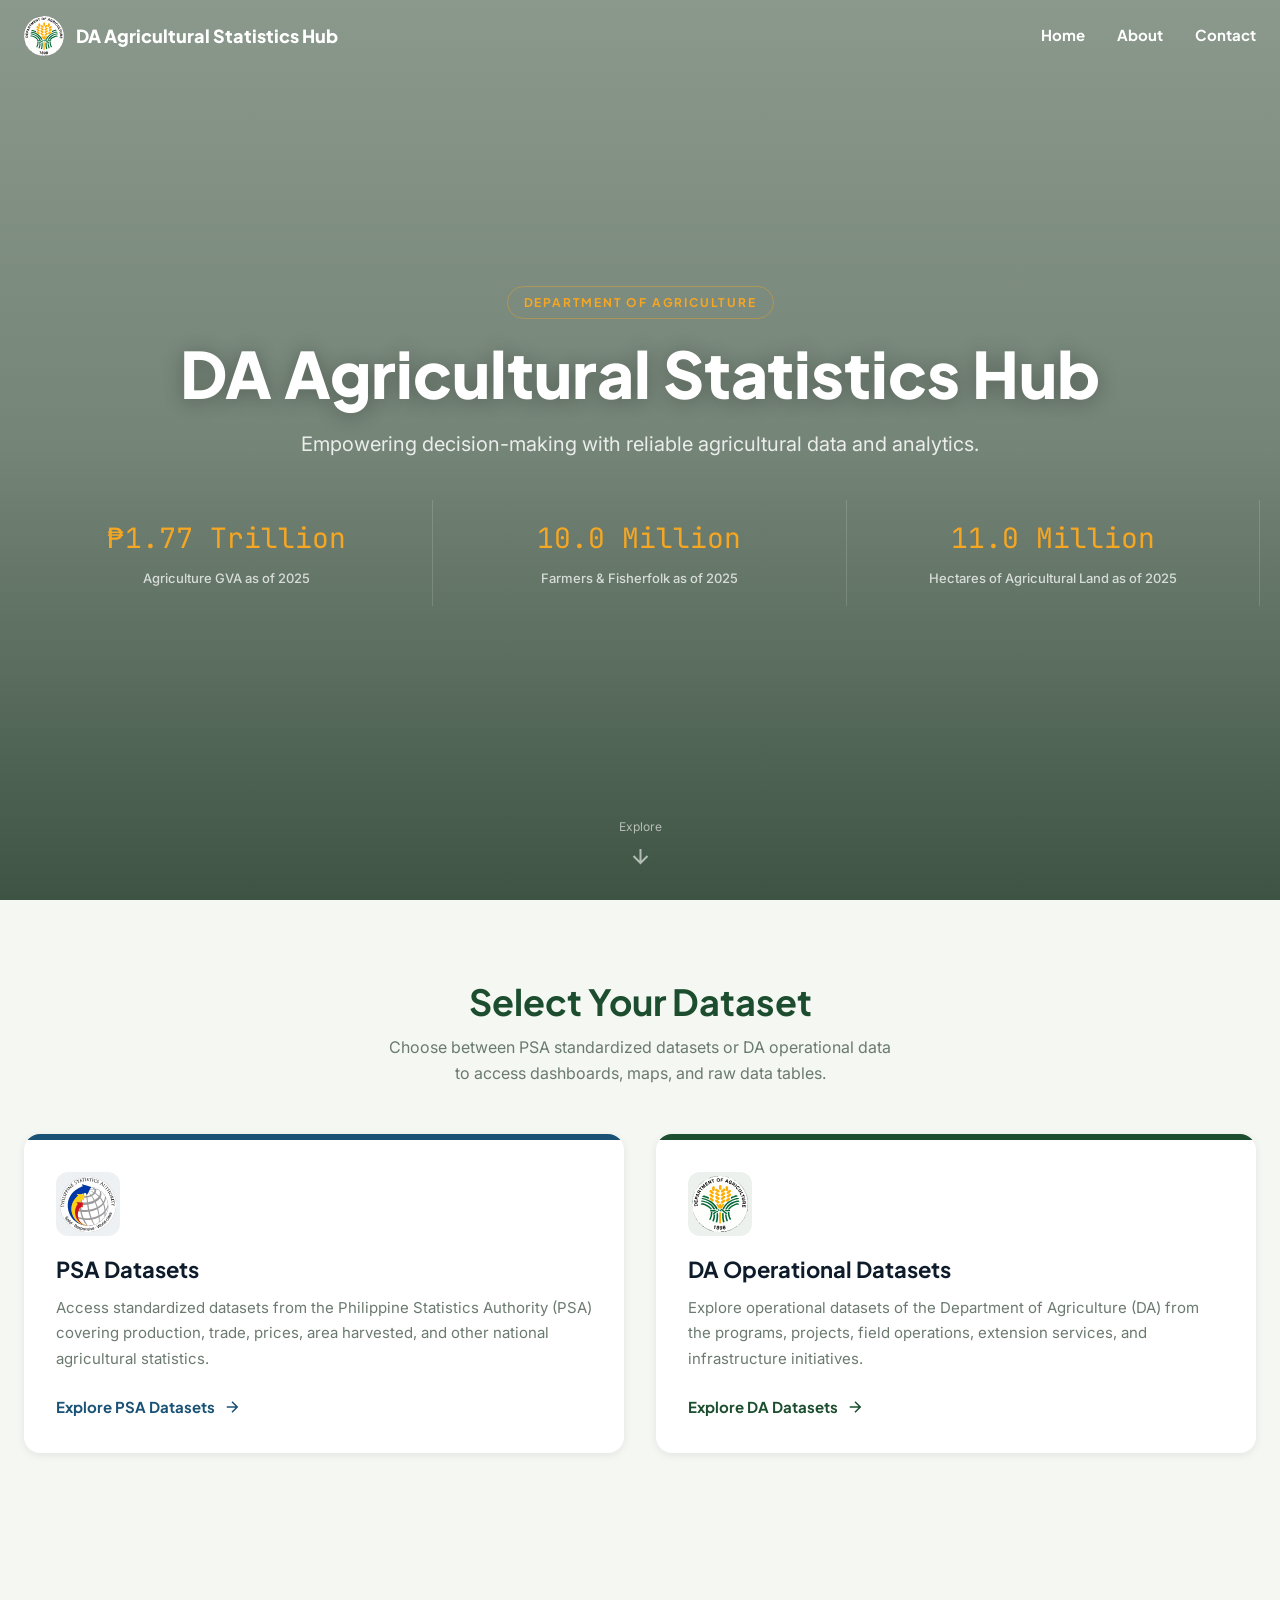
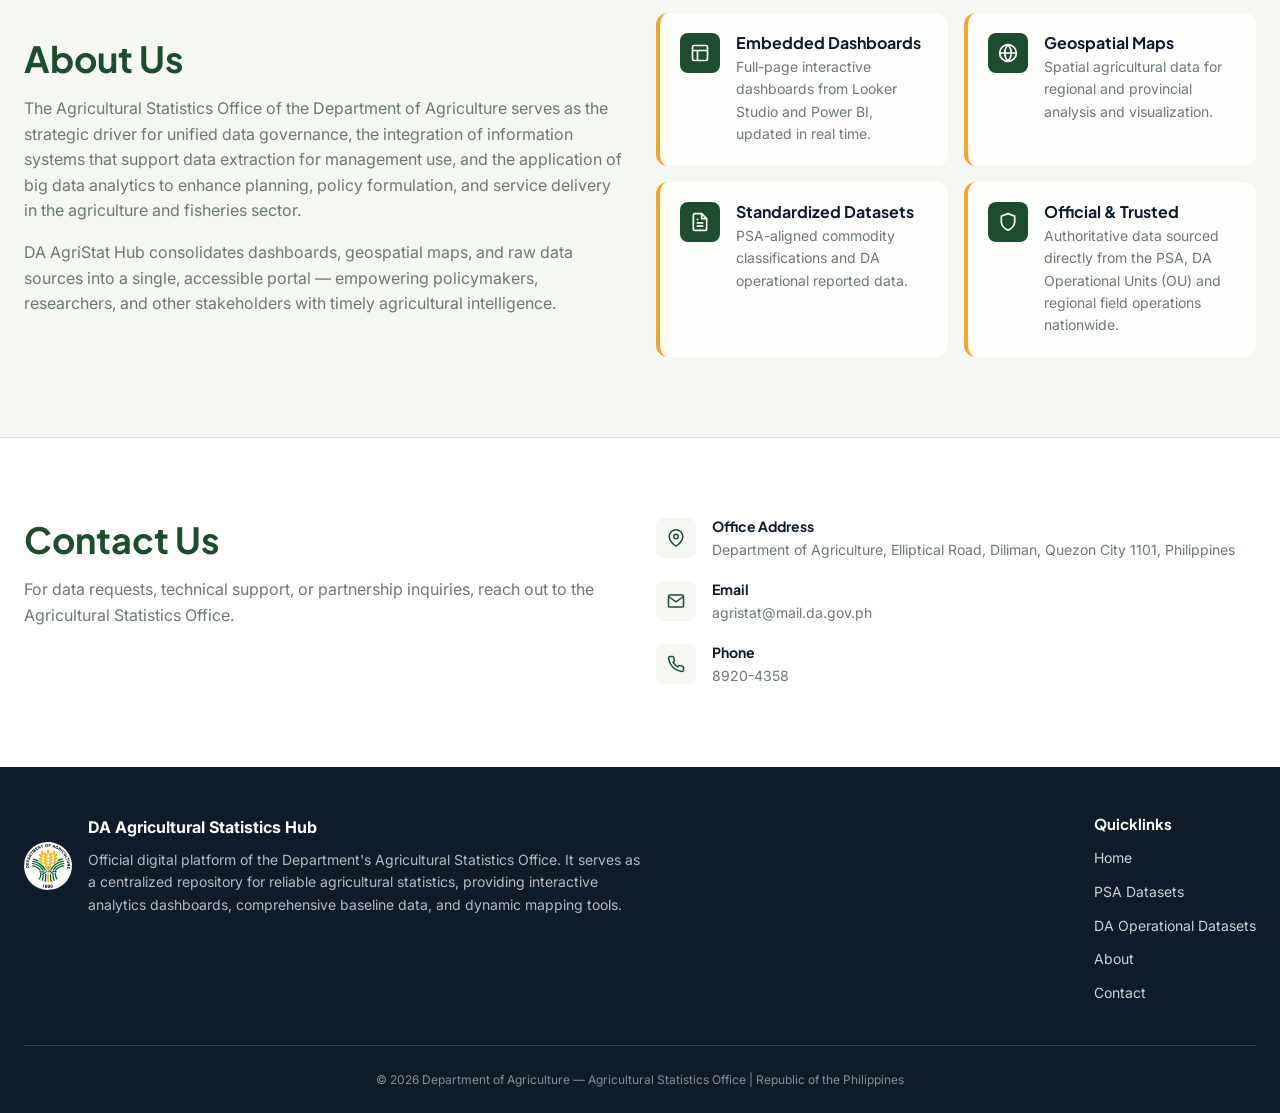
==== commit 0d1d0610: "Update to Version 1.1.1" ====
--- a/index.html
+++ b/index.html
@@ -1,18 +1,22 @@
 <!DOCTYPE html>
 <html lang="en">
+
 <head>
   <meta charset="UTF-8">
   <meta name="viewport" content="width=device-width, initial-scale=1.0">
-  <meta name="description" content="DA AgriStat Hub — Philippines' Central Repository for Agricultural Data & Analytics">
+  <meta name="description"
+    content="DA AgriStat Hub — Philippines' Central Repository for Agricultural Data & Analytics">
   <title>DA AgriStat Hub | Agricultural Statistics Office</title>
+  <link rel="icon" href="assets/images/da-logo.svg" type="image/svg+xml">
   <link rel="stylesheet" href="assets/css/main.css">
   <link rel="stylesheet" href="assets/css/nav.css">
   <link rel="stylesheet" href="assets/css/hero.css">
   <link rel="stylesheet" href="assets/css/home.css">
 </head>
+
 <body>
 
-  <!-- Navigation -->
+  <!-- LAYOUT: Main navigation (landing page) -->
   <nav class="nav-main" aria-label="Main navigation">
     <div class="container nav-main__inner">
       <a href="index.html" class="nav-main__brand">
@@ -43,7 +47,7 @@
 
   <main id="home">
 
-    <!-- Hero Section -->
+    <!-- HOME: Hero section (stat ticker + scroll cue) -->
     <section class="hero" aria-labelledby="hero-title">
       <div class="hero__bg" role="img" aria-hidden="true"></div>
       <p class="sr-only">Panoramic view of Philippine rice terraces and agricultural fields at sunrise</p>
@@ -51,25 +55,41 @@
 
       <div class="hero__content">
         <span class="hero__eyebrow">Department of Agriculture</span>
-        <h1 class="hero__title" id="hero-title">DA AgriStat Hub</h1>
+        <h1 class="hero__title" id="hero-title">DA Agricultural Statistics Hub</h1>
         <p class="hero__subtitle">Empowering decision-making with reliable agricultural data and analytics.</p>
 
-        <div class="stat-ticker" role="list" aria-label="Key agricultural statistics">
+        <div class="stat-ticker" data-stat-ticker>
+          <div class="stat-ticker__viewport">
+            <div class="stat-ticker__track" role="list" aria-label="Key agricultural statistics">
+
+              <!-- HOME: Hero stat — Agriculture GVA -->
           <div class="stat-ticker__item" role="listitem">
-            <span class="stat-ticker__value" data-counter="1.77" data-format="currency" data-duration="2200">₱0.00 Trillion</span>
+            <span class="stat-ticker__value" data-counter="1.77" data-format="currency" data-duration="2200">₱0.00
+              Trillion</span>
             <span class="stat-ticker__label">Agriculture GVA as of 2025</span>
           </div>
+
+          <!-- HOME: Hero stat — Farmers & Fisherfolk -->
           <div class="stat-ticker__item" role="listitem">
-            <span class="stat-ticker__value" data-counter="10" data-format="million" data-duration="2000">0.0 Million</span>
+            <span class="stat-ticker__value" data-counter="10" data-format="million" data-duration="2000">0.0
+              Million</span>
             <span class="stat-ticker__label">Farmers &amp; Fisherfolk as of 2025</span>
           </div>
+
+          <!-- HOME: Hero stat — Agricultural land -->
           <div class="stat-ticker__item" role="listitem">
-            <span class="stat-ticker__value" data-counter="11" data-format="million" data-duration="2000">0.0 Million ha</span>
+            <span class="stat-ticker__value" data-counter="11" data-format="million" data-duration="2000">0.0 Million
+              ha</span>
             <span class="stat-ticker__label">Hectares of Agricultural Land as of 2025</span>
           </div>
+
+          <!-- HOME: Hero stat — Production volume -->
           <div class="stat-ticker__item" role="listitem">
-            <span class="stat-ticker__value" data-counter="3.8" data-format="million" data-duration="1800">0.0 Million mt</span>
-            <span class="stat-ticker__label">Metric Tons of Agricultural Production Volume for 2025</span>
+            <span class="stat-ticker__value" data-counter="3.8" data-format="million" data-duration="1800">0.0 Million
+              mt</span>
+              <span class="stat-ticker__label">Metric Tons of Agricultural Production Volume for 2025</span>
+            </div>
+            </div>
           </div>
         </div>
       </div>
@@ -77,21 +97,22 @@
       <a href="#datasets" class="hero__scroll" aria-label="Scroll to datasets">
         <span>Explore</span>
         <svg viewBox="0 0 24 24" fill="none" stroke="currentColor" stroke-width="2" aria-hidden="true">
-          <path d="M12 5v14M5 12l7 7 7-7"/>
+          <path d="M12 5v14M5 12l7 7 7-7" />
         </svg>
       </a>
     </section>
 
-    <!-- Dataset Selection -->
+    <!-- HOME: Dataset portal cards (links to psa.html / da-ops.html) -->
     <section class="section datasets-section" id="datasets">
       <div class="container">
         <header class="datasets-section__header animate-on-scroll">
-          <h2>Select Your Dataset Portal</h2>
-          <p>Choose between PSA standardized datasets or DA operational data to access dashboards, maps, and raw data tables.</p>
+          <h2>Select Your Dataset</h2>
+          <p>Choose between PSA standardized datasets or DA operational data to access dashboards, maps, and raw data
+            tables.</p>
         </header>
 
         <div class="datasets-grid">
-          <!-- PSA Card -->
+          <!-- HOME: Portal card — PSA Datasets → psa.html -->
           <a href="psa.html" class="portal-card animate-on-scroll" aria-label="Explore PSA Datasets">
             <div class="portal-card__bar portal-card__bar--psa"></div>
             <div class="portal-card__body">
@@ -99,17 +120,18 @@
                 <img src="assets/images/psa-logo.svg" alt="Philippine Statistics Authority logo" width="48" height="48">
               </div>
               <h3 class="portal-card__title">PSA Datasets</h3>
-              <p class="portal-card__desc">Access standardized datasets from the Philippine Statistics Authority (PSA) covering production, trade, prices, area harvested, and other national agricultural statistics.</p>
+              <p class="portal-card__desc">Access standardized datasets from the Philippine Statistics Authority (PSA)
+                covering production, trade, prices, area harvested, and other national agricultural statistics.</p>
               <span class="portal-card__cta portal-card__cta--psa">
                 Explore PSA Datasets
                 <svg viewBox="0 0 24 24" fill="none" stroke="currentColor" stroke-width="2" aria-hidden="true">
-                  <path d="M5 12h14M12 5l7 7-7 7"/>
+                  <path d="M5 12h14M12 5l7 7-7 7" />
                 </svg>
               </span>
             </div>
           </a>
 
-          <!-- DA Card -->
+          <!-- HOME: Portal card — DA Operational Datasets → da-ops.html -->
           <a href="da-ops.html" class="portal-card animate-on-scroll" aria-label="Explore DA Operational Datasets">
             <div class="portal-card__bar portal-card__bar--da"></div>
             <div class="portal-card__body">
@@ -117,11 +139,12 @@
                 <img src="assets/images/da-logo.svg" alt="Department of Agriculture logo" width="48" height="48">
               </div>
               <h3 class="portal-card__title">DA Operational Datasets</h3>
-              <p class="portal-card__desc">Explore operational datasets of the Department of Agriculture (DA) from the programs, projects, field operations, extension services, and infrastructure initiatives.</p>
+              <p class="portal-card__desc">Explore operational datasets of the Department of Agriculture (DA) from the
+                programs, projects, field operations, extension services, and infrastructure initiatives.</p>
               <span class="portal-card__cta portal-card__cta--da">
                 Explore DA Datasets
                 <svg viewBox="0 0 24 24" fill="none" stroke="currentColor" stroke-width="2" aria-hidden="true">
-                  <path d="M5 12h14M12 5l7 7-7 7"/>
+                  <path d="M5 12h14M12 5l7 7-7 7" />
                 </svg>
               </span>
             </div>
@@ -130,22 +153,28 @@
       </div>
     </section>
 
-    <!-- About Section -->
+    <!-- HOME: About section -->
     <section class="section about-section" id="about" aria-labelledby="about-heading">
       <p class="sr-only">Background shows Philippine agricultural fields</p>
       <div class="container">
         <div class="about-section__grid">
           <div class="about-section__text animate-on-scroll">
             <h2 id="about-heading">About Us</h2>
-            <p>The Agricultural Statistics Office of the Department of Agriculture serves as the strategic driver for unified data governance, the integration of information systems that support data extraction for management use, and the application of big data analytics to enhance planning, policy formulation, and service delivery in the agriculture and fisheries sector.</p>
-            <p>DA AgriStat Hub consolidates dashboards, geospatial maps, and raw data sources into a single, accessible portal — empowering policymakers, researchers, and other stakeholders with timely agricultural intelligence.</p>
+            <p>The Agricultural Statistics Office of the Department of Agriculture serves as the strategic driver for
+              unified data governance, the integration of information systems that support data extraction for
+              management use, and the application of big data analytics to enhance planning, policy formulation, and
+              service delivery in the agriculture and fisheries sector.</p>
+            <p>DA AgriStat Hub consolidates dashboards, geospatial maps, and raw data sources into a single, accessible
+              portal — empowering policymakers, researchers, and other stakeholders with timely agricultural
+              intelligence.</p>
           </div>
           <div class="about-section__features animate-on-scroll">
             <div class="about-section__feature">
               <div class="about-section__feature-icon">
-                <svg width="20" height="20" viewBox="0 0 24 24" fill="none" stroke="currentColor" stroke-width="2" aria-hidden="true">
-                  <rect x="3" y="3" width="18" height="18" rx="2"/>
-                  <path d="M3 9h18M9 21V9"/>
+                <svg width="20" height="20" viewBox="0 0 24 24" fill="none" stroke="currentColor" stroke-width="2"
+                  aria-hidden="true">
+                  <rect x="3" y="3" width="18" height="18" rx="2" />
+                  <path d="M3 9h18M9 21V9" />
                 </svg>
               </div>
               <div>
@@ -155,9 +184,11 @@
             </div>
             <div class="about-section__feature">
               <div class="about-section__feature-icon">
-                <svg width="20" height="20" viewBox="0 0 24 24" fill="none" stroke="currentColor" stroke-width="2" aria-hidden="true">
-                  <circle cx="12" cy="12" r="10"/>
-                  <path d="M2 12h20M12 2a15.3 15.3 0 0 1 4 10 15.3 15.3 0 0 1-4 10 15.3 15.3 0 0 1-4-10 15.3 15.3 0 0 1 4-10z"/>
+                <svg width="20" height="20" viewBox="0 0 24 24" fill="none" stroke="currentColor" stroke-width="2"
+                  aria-hidden="true">
+                  <circle cx="12" cy="12" r="10" />
+                  <path
+                    d="M2 12h20M12 2a15.3 15.3 0 0 1 4 10 15.3 15.3 0 0 1-4 10 15.3 15.3 0 0 1-4-10 15.3 15.3 0 0 1 4-10z" />
                 </svg>
               </div>
               <div>
@@ -167,9 +198,10 @@
             </div>
             <div class="about-section__feature">
               <div class="about-section__feature-icon">
-                <svg width="20" height="20" viewBox="0 0 24 24" fill="none" stroke="currentColor" stroke-width="2" aria-hidden="true">
-                  <path d="M14 2H6a2 2 0 0 0-2 2v16a2 2 0 0 0 2 2h12a2 2 0 0 0 2-2V8z"/>
-                  <path d="M14 2v6h6M16 13H8M16 17H8M10 9H8"/>
+                <svg width="20" height="20" viewBox="0 0 24 24" fill="none" stroke="currentColor" stroke-width="2"
+                  aria-hidden="true">
+                  <path d="M14 2H6a2 2 0 0 0-2 2v16a2 2 0 0 0 2 2h12a2 2 0 0 0 2-2V8z" />
+                  <path d="M14 2v6h6M16 13H8M16 17H8M10 9H8" />
                 </svg>
               </div>
               <div>
@@ -179,13 +211,15 @@
             </div>
             <div class="about-section__feature">
               <div class="about-section__feature-icon">
-                <svg width="20" height="20" viewBox="0 0 24 24" fill="none" stroke="currentColor" stroke-width="2" aria-hidden="true">
-                  <path d="M12 22s8-4 8-10V5l-8-3-8 3v7c0 6 8 10 8 10z"/>
+                <svg width="20" height="20" viewBox="0 0 24 24" fill="none" stroke="currentColor" stroke-width="2"
+                  aria-hidden="true">
+                  <path d="M12 22s8-4 8-10V5l-8-3-8 3v7c0 6 8 10 8 10z" />
                 </svg>
               </div>
               <div>
                 <h3>Official &amp; Trusted</h3>
-                <p>Authoritative data sourced directly from the PSA, DA Operational Units (OU) and regional field operations nationwide.</p>
+                <p>Authoritative data sourced directly from the PSA, DA Operational Units (OU) and regional field
+                  operations nationwide.</p>
               </div>
             </div>
           </div>
@@ -193,20 +227,22 @@
       </div>
     </section>
 
-    <!-- Contact Section -->
+    <!-- HOME: Contact section -->
     <section class="section contact-section" id="contact">
       <div class="container">
         <div class="contact-section__grid">
           <div class="animate-on-scroll">
             <h2>Contact Us</h2>
-            <p>For data requests, technical support, or partnership inquiries, reach out to the Agricultural Statistics Office.</p>
+            <p>For data requests, technical support, or partnership inquiries, reach out to the Agricultural Statistics
+              Office.</p>
           </div>
           <div class="contact-info animate-on-scroll">
             <div class="contact-info__item">
               <div class="contact-info__icon">
-                <svg width="18" height="18" viewBox="0 0 24 24" fill="none" stroke="currentColor" stroke-width="2" aria-hidden="true">
-                  <path d="M21 10c0 7-9 13-9 13s-9-6-9-13a9 9 0 0 1 18 0z"/>
-                  <circle cx="12" cy="10" r="3"/>
+                <svg width="18" height="18" viewBox="0 0 24 24" fill="none" stroke="currentColor" stroke-width="2"
+                  aria-hidden="true">
+                  <path d="M21 10c0 7-9 13-9 13s-9-6-9-13a9 9 0 0 1 18 0z" />
+                  <circle cx="12" cy="10" r="3" />
                 </svg>
               </div>
               <div>
@@ -216,9 +252,10 @@
             </div>
             <div class="contact-info__item">
               <div class="contact-info__icon">
-                <svg width="18" height="18" viewBox="0 0 24 24" fill="none" stroke="currentColor" stroke-width="2" aria-hidden="true">
-                  <path d="M4 4h16c1.1 0 2 .9 2 2v12c0 1.1-.9 2-2 2H4c-1.1 0-2-.9-2-2V6c0-1.1.9-2 2-2z"/>
-                  <path d="M22 6l-10 7L2 6"/>
+                <svg width="18" height="18" viewBox="0 0 24 24" fill="none" stroke="currentColor" stroke-width="2"
+                  aria-hidden="true">
+                  <path d="M4 4h16c1.1 0 2 .9 2 2v12c0 1.1-.9 2-2 2H4c-1.1 0-2-.9-2-2V6c0-1.1.9-2 2-2z" />
+                  <path d="M22 6l-10 7L2 6" />
                 </svg>
               </div>
               <div>
@@ -228,8 +265,10 @@
             </div>
             <div class="contact-info__item">
               <div class="contact-info__icon">
-                <svg width="18" height="18" viewBox="0 0 24 24" fill="none" stroke="currentColor" stroke-width="2" aria-hidden="true">
-                  <path d="M22 16.92v3a2 2 0 0 1-2.18 2 19.79 19.79 0 0 1-8.63-3.07 19.5 19.5 0 0 1-6-6 19.79 19.79 0 0 1-3.07-8.67A2 2 0 0 1 4.11 2h3a2 2 0 0 1 2 1.72c.127.96.361 1.903.7 2.81a2 2 0 0 1-.45 2.11L8.09 9.91a16 16 0 0 0 6 6l1.27-1.27a2 2 0 0 1 2.11-.45c.907.339 1.85.573 2.81.7A2 2 0 0 1 22 16.92z"/>
+                <svg width="18" height="18" viewBox="0 0 24 24" fill="none" stroke="currentColor" stroke-width="2"
+                  aria-hidden="true">
+                  <path
+                    d="M22 16.92v3a2 2 0 0 1-2.18 2 19.79 19.79 0 0 1-8.63-3.07 19.5 19.5 0 0 1-6-6 19.79 19.79 0 0 1-3.07-8.67A2 2 0 0 1 4.11 2h3a2 2 0 0 1 2 1.72c.127.96.361 1.903.7 2.81a2 2 0 0 1-.45 2.11L8.09 9.91a16 16 0 0 0 6 6l1.27-1.27a2 2 0 0 1 2.11-.45c.907.339 1.85.573 2.81.7A2 2 0 0 1 22 16.92z" />
                 </svg>
               </div>
               <div>
@@ -244,7 +283,7 @@
 
   </main>
 
-  <!-- Footer -->
+  <!-- HOME: Site footer -->
   <footer class="site-footer">
     <div class="container site-footer__inner">
       <div class="site-footer__top">
@@ -252,7 +291,9 @@
           <img src="assets/images/agristat-logo.svg" alt="" width="48" height="48">
           <div class="site-footer__brand-text">
             <strong>DA Agricultural Statistics Hub</strong>
-            <p class="site-footer__tagline">Official digital platform of the Department's Agricultural Statistics Office. It serves as a centralized repository for reliable agricultural statistics, providing interactive analytics dashboards, comprehensive baseline data, and dynamic mapping tools.</p>
+            <p class="site-footer__tagline">Official digital platform of the Department's Agricultural Statistics
+              Office. It serves as a centralized repository for reliable agricultural statistics, providing interactive
+              analytics dashboards, comprehensive baseline data, and dynamic mapping tools.</p>
           </div>
         </div>
         <nav class="site-footer__links" aria-label="Footer links">
@@ -266,11 +307,14 @@
           </ul>
         </nav>
       </div>
-      <p class="site-footer__bottom">&copy; 2026 Department of Agriculture — Agricultural Statistics Office | Republic of the Philippines</p>
+      <p class="site-footer__bottom">&copy; 2026 Department of Agriculture — Agricultural Statistics Office | Republic
+        of the Philippines</p>
     </div>
   </footer>
 
   <script src="assets/js/main.js"></script>
   <script src="assets/js/counter.js"></script>
+  <script src="assets/js/stat-ticker.js"></script>
 </body>
-</html>
+
+</html>
--- a/assets/css/main.css
+++ b/assets/css/main.css
@@ -1,6 +1,10 @@
 /* ==========================================================================
    DA AgriStat Hub — main.css
-   Variables, reset, typography, utilities
+   Global variables, reset, typography, utilities, footer
+
+   Label map:
+   - GLOBAL: CSS variables  → :root (colors, fonts, nav heights)
+   - GLOBAL: Site footer    → .site-footer (index.html + shared)
    ========================================================================== */
 
 @import url('https://fonts.googleapis.com/css2?family=Inter:wght@400;500&family=JetBrains+Mono:wght@400&family=Plus+Jakarta+Sans:wght@700;800&display=swap');
--- a/assets/css/nav.css
+++ b/assets/css/nav.css
@@ -1,10 +1,17 @@
 /* ==========================================================================
    DA AgriStat Hub — nav.css
-   Global navigation & hub navigation
+   Navigation styles for index.html + hub pages (psa.html, da-ops.html)
+
+   Label map (matches HTML comments):
+   - LAYOUT: Main nav     → .nav-main (index.html)
+   - LAYOUT: Hub brand    → .nav-hub-brand
+   - LAYOUT: Hub primary  → .nav-hub-primary, .mega-dropdown
+   - NAV: Subgroups       → .nav-subgroup (collapsible accordion)
+   - NAV-MOBILE: Drawer   → .nav-hub-mobile (#hub-mobile-nav)
    ========================================================================== */
 
 /* --------------------------------------------------------------------------
-   Main Site Navigation (Landing Page)
+   LAYOUT: Main navigation (index.html — .nav-main)
    -------------------------------------------------------------------------- */
 .nav-main {
   position: fixed;
@@ -236,6 +243,20 @@
 
 .nav-hub-brand__breadcrumb .separator {
   color: rgba(255, 255, 255, 0.4);
+  flex-shrink: 0;
+}
+
+.nav-hub-brand__crumb {
+  color: rgba(255, 255, 255, 0.55);
+  flex-shrink: 0;
+}
+
+.nav-hub-brand__breadcrumb [aria-current="page"] {
+  color: var(--color-white);
+  font-weight: 500;
+  overflow: hidden;
+  text-overflow: ellipsis;
+  min-width: 0;
 }
 
 .nav-hub-brand__back {
@@ -447,6 +468,94 @@
   margin-top: 0.125rem;
 }
 
+/* --------------------------------------------------------------------------
+   NAV: Collapsible subgroups (.nav-subgroup — accordion within category)
+   -------------------------------------------------------------------------- */
+.nav-subgroup {
+  border-bottom: 1px solid rgba(0, 0, 0, 0.06);
+}
+
+.nav-subgroup:last-child {
+  border-bottom: none;
+}
+
+.nav-subgroup__toggle {
+  display: flex;
+  align-items: center;
+  justify-content: space-between;
+  width: 100%;
+  padding: 0.75rem 1.5rem 0.75rem 2rem;
+  font-family: var(--font-heading);
+  font-size: 0.6875rem;
+  font-weight: 700;
+  text-transform: uppercase;
+  letter-spacing: 0.06em;
+  color: var(--color-muted);
+  text-align: left;
+  background: transparent;
+  transition: color var(--transition-fast), background var(--transition-fast);
+}
+
+.mega-dropdown__desktop-subitems-panel .nav-subgroup__toggle {
+  padding: 0.75rem 1.5rem;
+}
+
+.nav-hub-mobile__subitems .nav-subgroup__toggle {
+  padding: 0.75rem 1.5rem 0.75rem 2rem;
+  background: rgba(255, 255, 255, 0.5);
+}
+
+.nav-subgroup__toggle:hover,
+.nav-subgroup.is-open .nav-subgroup__toggle {
+  color: var(--color-primary);
+  background: rgba(27, 77, 46, 0.06);
+}
+
+.nav-subgroup__toggle::after {
+  content: '';
+  width: 7px;
+  height: 7px;
+  border-right: 2px solid currentColor;
+  border-bottom: 2px solid currentColor;
+  transform: rotate(-45deg);
+  transition: transform var(--transition-fast);
+  flex-shrink: 0;
+  margin-left: 0.75rem;
+  opacity: 0.7;
+}
+
+.nav-subgroup.is-open .nav-subgroup__toggle::after {
+  transform: rotate(45deg);
+}
+
+.nav-subgroup__items {
+  display: none;
+  padding-bottom: 0.25rem;
+}
+
+.nav-subgroup.is-open .nav-subgroup__items {
+  display: block;
+}
+
+.nav-subgroup__placeholder {
+  margin: 0;
+  padding: 1rem 1.5rem 1rem 2rem;
+  font-size: 0.8125rem;
+  line-height: 1.5;
+  color: var(--color-muted);
+  font-style: italic;
+  background: rgba(27, 77, 46, 0.04);
+  border-left: 3px solid var(--color-accent);
+}
+
+.mega-dropdown__desktop-subitems-panel .nav-subgroup__placeholder {
+  padding: 1rem 1.5rem;
+}
+
+.nav-hub-mobile__subitems .nav-subgroup__placeholder {
+  padding: 1rem 1.5rem 1rem 2rem;
+}
+
 /* Desktop mega-dropdown layout */
 .mega-dropdown__desktop {
   display: none;
@@ -507,7 +616,9 @@
   color: var(--color-muted);
 }
 
-/* Hub mobile accordion nav */
+/* --------------------------------------------------------------------------
+   NAV-MOBILE: Hub slide-out drawer (#hub-mobile-nav, <768px)
+   -------------------------------------------------------------------------- */
 .nav-hub-mobile {
   display: block;
   position: fixed;
@@ -543,16 +654,75 @@
 }
 
 .nav-hub-mobile__content {
-  padding: 0.5rem 0 1rem;
+  padding: 0;
   background: var(--color-light);
-  max-height: min(320px, 45vh);
-  overflow-y: auto;
-  overscroll-behavior: contain;
-  -webkit-overflow-scrolling: touch;
-}
-
-.nav-hub-mobile__content .mega-dropdown__subitem {
-  padding: 0.75rem 1.5rem;
+}
+
+.nav-hub-mobile__category {
+  border-bottom: 1px solid var(--color-border);
+}
+
+.nav-hub-mobile__category:last-child {
+  border-bottom: none;
+}
+
+.nav-hub-mobile__category-btn {
+  display: flex;
+  align-items: center;
+  justify-content: space-between;
+  width: 100%;
+  padding: 0.875rem 1.25rem 0.875rem 1.5rem;
+  font-family: var(--font-heading);
+  font-weight: 700;
+  font-size: 0.8125rem;
+  color: var(--color-dark);
+  text-align: left;
+  background: var(--color-white);
+  transition: background var(--transition-fast), color var(--transition-fast);
+}
+
+.nav-hub-mobile__category-btn::after {
+  content: '';
+  width: 8px;
+  height: 8px;
+  border-right: 2px solid var(--color-muted);
+  border-bottom: 2px solid var(--color-muted);
+  transform: rotate(-45deg);
+  transition: transform var(--transition-fast);
+  flex-shrink: 0;
+  margin-left: 0.75rem;
+}
+
+.nav-hub-mobile__category-btn[aria-expanded="true"] {
+  background: var(--color-light);
+  color: var(--color-primary);
+}
+
+.nav-hub-mobile__category-btn[aria-expanded="true"]::after {
+  transform: rotate(45deg);
+}
+
+.nav-hub-mobile__subitems {
+  display: none;
+  padding: 0.25rem 0 0.5rem;
+  background: var(--color-light);
+}
+
+.nav-hub-mobile__subitems.is-open {
+  display: block;
+}
+
+.nav-hub-mobile__subitems .mega-dropdown__subitem {
+  display: block;
+  padding: 0.625rem 1.5rem 0.625rem 2rem;
+  font-size: 0.8125rem;
+  color: var(--color-muted);
+}
+
+.nav-hub-mobile__subitems .mega-dropdown__subitem:hover,
+.nav-hub-mobile__subitems .mega-dropdown__subitem.is-active {
+  color: var(--color-primary);
+  background: rgba(27, 77, 46, 0.08);
 }
 
 /* Responsive */
--- a/assets/css/hero.css
+++ b/assets/css/hero.css
@@ -1,6 +1,11 @@
 /* ==========================================================================
    DA AgriStat Hub — hero.css
-   Full-bleed hero with parallax & stat ticker
+   HOME: Hero section (index.html — .hero, .stat-ticker)
+
+   Label map:
+   - HOME: Hero background  → .hero__bg, .hero__overlay
+   - HOME: Hero content     → .hero__content, .hero__title
+   - HOME: Stat ticker      → .stat-ticker (animated counters)
    ========================================================================== */
 
 .hero {
@@ -44,8 +49,9 @@
   position: relative;
   z-index: 2;
   text-align: center;
+  width: 100%;
+  max-width: 1280px;
   padding: calc(var(--nav-height) + 2rem) 1.25rem 4rem;
-  max-width: 900px;
   margin: 0 auto;
 }
 
@@ -76,25 +82,71 @@
   font-size: clamp(1rem, 2.5vw, 1.25rem);
   color: rgba(255, 255, 255, 0.85);
   margin-bottom: 2.5rem;
-  max-width: 600px;
+  max-width: 780px;
   margin-inline: auto;
 }
 
-/* Stat Ticker */
+/* HOME: Infinite stat ticker carousel */
 .stat-ticker {
-  display: grid;
-  grid-template-columns: 1fr;
-  gap: 1rem;
+  --stat-ticker-visible: 3;
   margin-bottom: 3rem;
 }
 
+.stat-ticker__viewport {
+  overflow: hidden;
+  width: 100%;
+  touch-action: pan-y;
+  cursor: grab;
+}
+
+.stat-ticker.is-vertical .stat-ticker__viewport {
+  height: clamp(13.5rem, 38vh, 18rem);
+  touch-action: pan-x;
+}
+
+.stat-ticker__viewport:active {
+  cursor: grabbing;
+}
+
+.stat-ticker__track {
+  display: flex;
+  height: 100%;
+  transition: transform 0.65s cubic-bezier(0.45, 0.05, 0.25, 1);
+  will-change: transform;
+}
+
+.stat-ticker.is-vertical .stat-ticker__track {
+  flex-direction: column;
+}
+
+.stat-ticker__track.is-instant,
+.stat-ticker__track.is-dragging {
+  transition: none;
+}
+
 .stat-ticker__item {
-  padding: 1.25rem 1rem;
-  background: rgba(255, 255, 255, 0.08);
-  backdrop-filter: blur(8px);
-  -webkit-backdrop-filter: blur(8px);
-  border: 1px solid rgba(255, 255, 255, 0.12);
-  border-radius: var(--radius-md);
+  flex: 0 0 calc(100% / var(--stat-ticker-visible));
+  min-width: 0;
+  min-height: 0;
+  padding: 1rem 0.5rem;
+  background: transparent;
+  border: none;
+  border-radius: 0;
+  box-sizing: border-box;
+}
+
+.stat-ticker.is-vertical .stat-ticker__item {
+  display: flex;
+  flex-direction: column;
+  align-items: center;
+  justify-content: center;
+  text-align: center;
+  border-bottom: 1px solid rgba(255, 255, 255, 0.15);
+  padding: 0.875rem 1rem;
+}
+
+.stat-ticker.is-vertical .stat-ticker__item:last-child {
+  border-bottom: none;
 }
 
 .stat-ticker__value {
@@ -138,26 +190,14 @@
   50% { transform: translateX(-50%) translateY(8px); }
 }
 
-@media (min-width: 480px) {
-  .stat-ticker {
-    grid-template-columns: repeat(2, 1fr);
-    gap: 1rem;
-  }
-}
-
 @media (min-width: 768px) {
-  .stat-ticker {
-    grid-template-columns: repeat(4, 1fr);
-    gap: 0;
+  .stat-ticker__track {
+    height: auto;
   }
 
   .stat-ticker__item {
-    border-radius: 0;
-    background: transparent;
-    backdrop-filter: none;
-    border: none;
+    padding: 1rem 1.5rem;
     border-right: 1px solid rgba(255, 255, 255, 0.15);
-    padding: 1rem 1.5rem;
   }
 
   .stat-ticker__item:last-child {
@@ -166,6 +206,10 @@
 }
 
 @media (prefers-reduced-motion: reduce) {
+  .stat-ticker__track {
+    transition: none;
+  }
+
   .hero__scroll {
     animation: none;
   }
--- a/assets/css/home.css
+++ b/assets/css/home.css
@@ -1,9 +1,14 @@
 /* ==========================================================================
    DA AgriStat Hub — home.css
-   Landing page-specific styles
+   HOME page sections (index.html)
+
+   Label map:
+   - HOME: About section    → .about-section
+   - HOME: Dataset portals  → .datasets-section, .portal-card
+   - HOME: Contact section  → .contact-section
    ========================================================================== */
 
-/* About & Contact sections */
+/* HOME: About & Contact sections */
 .contact-section {
   background: var(--color-white);
 }
@@ -75,7 +80,7 @@
   font-size: 0.875rem;
 }
 
-/* Dataset Selection */
+/* HOME: Dataset portal cards */
 .datasets-section {
   background: var(--color-light);
 }
@@ -101,7 +106,7 @@
   gap: 2rem;
 }
 
-/* Portal Cards */
+/* HOME: Portal card components (PSA + DA) */
 .portal-card {
   background: var(--color-white);
   border-radius: var(--radius-lg);
@@ -200,7 +205,7 @@
   transform: translateX(4px);
 }
 
-/* Contact */
+/* HOME: Contact info grid */
 .contact-section__grid {
   display: grid;
   grid-template-columns: 1fr;
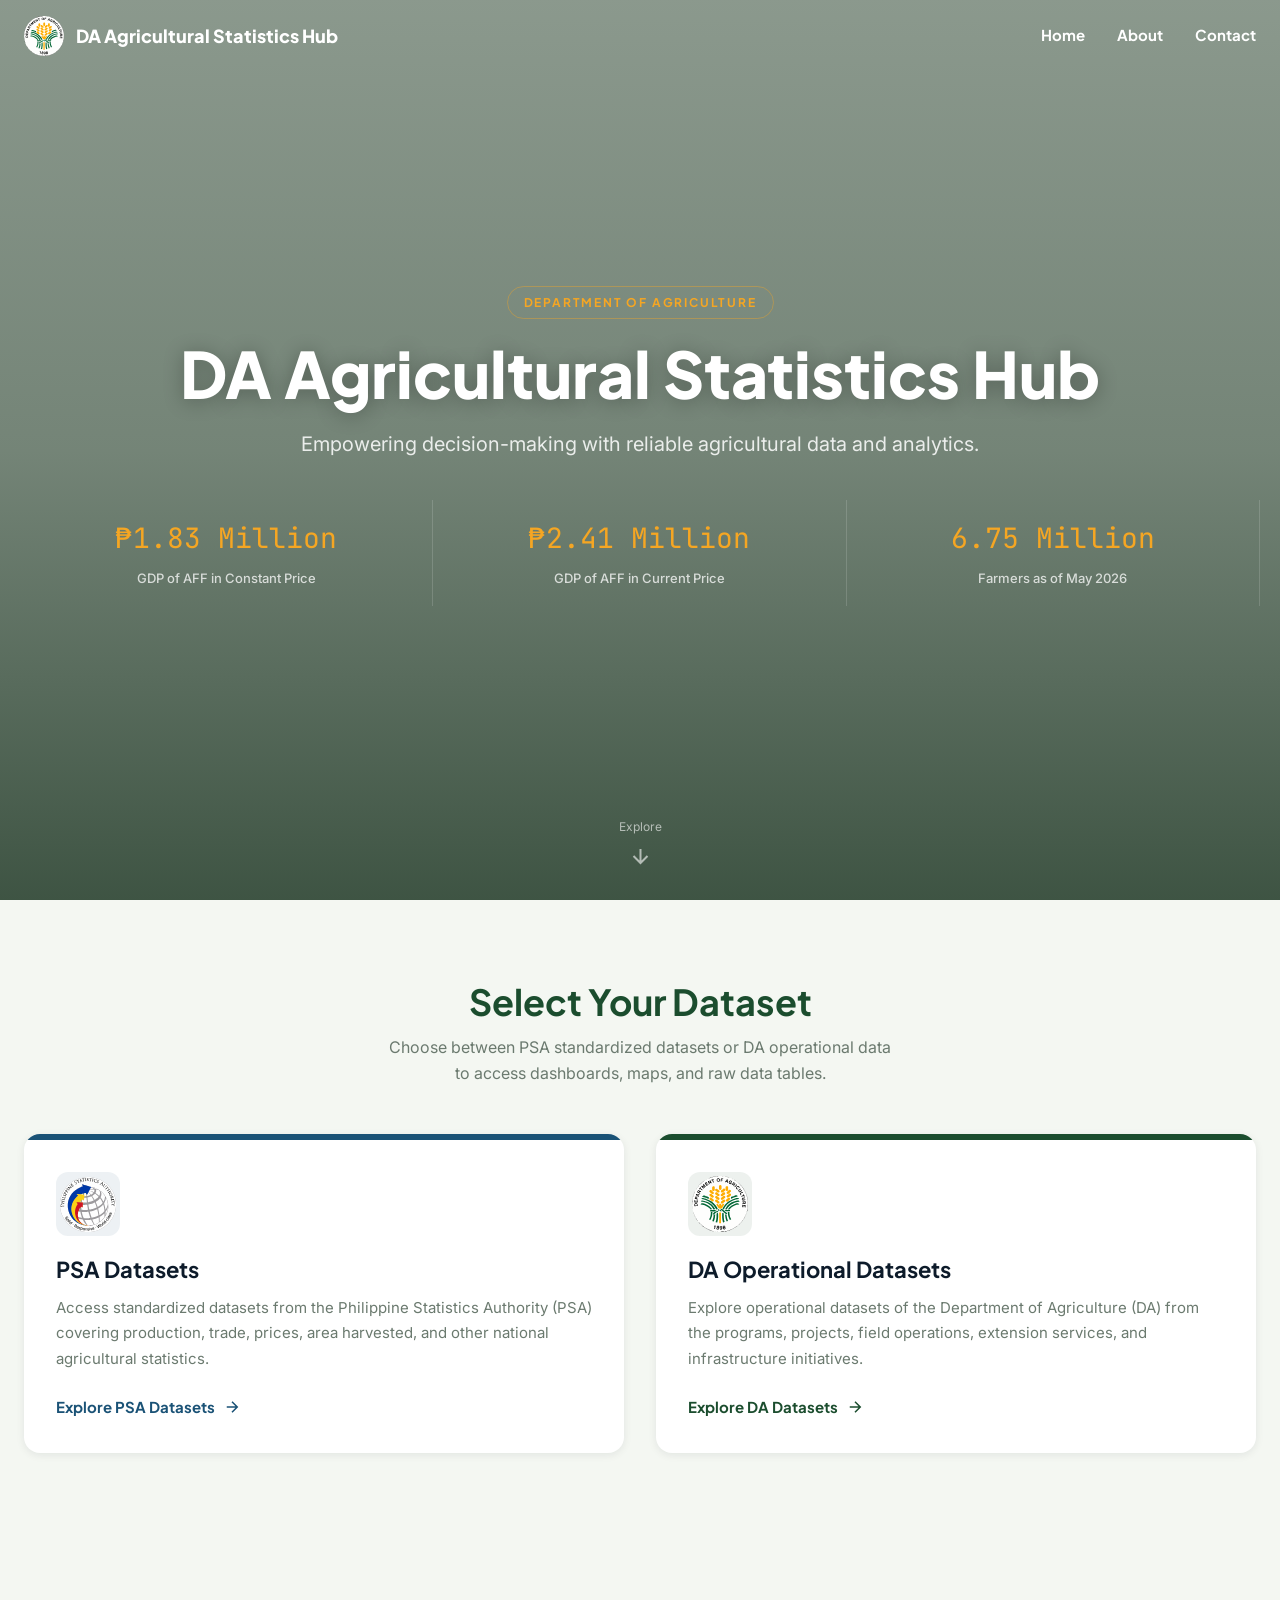
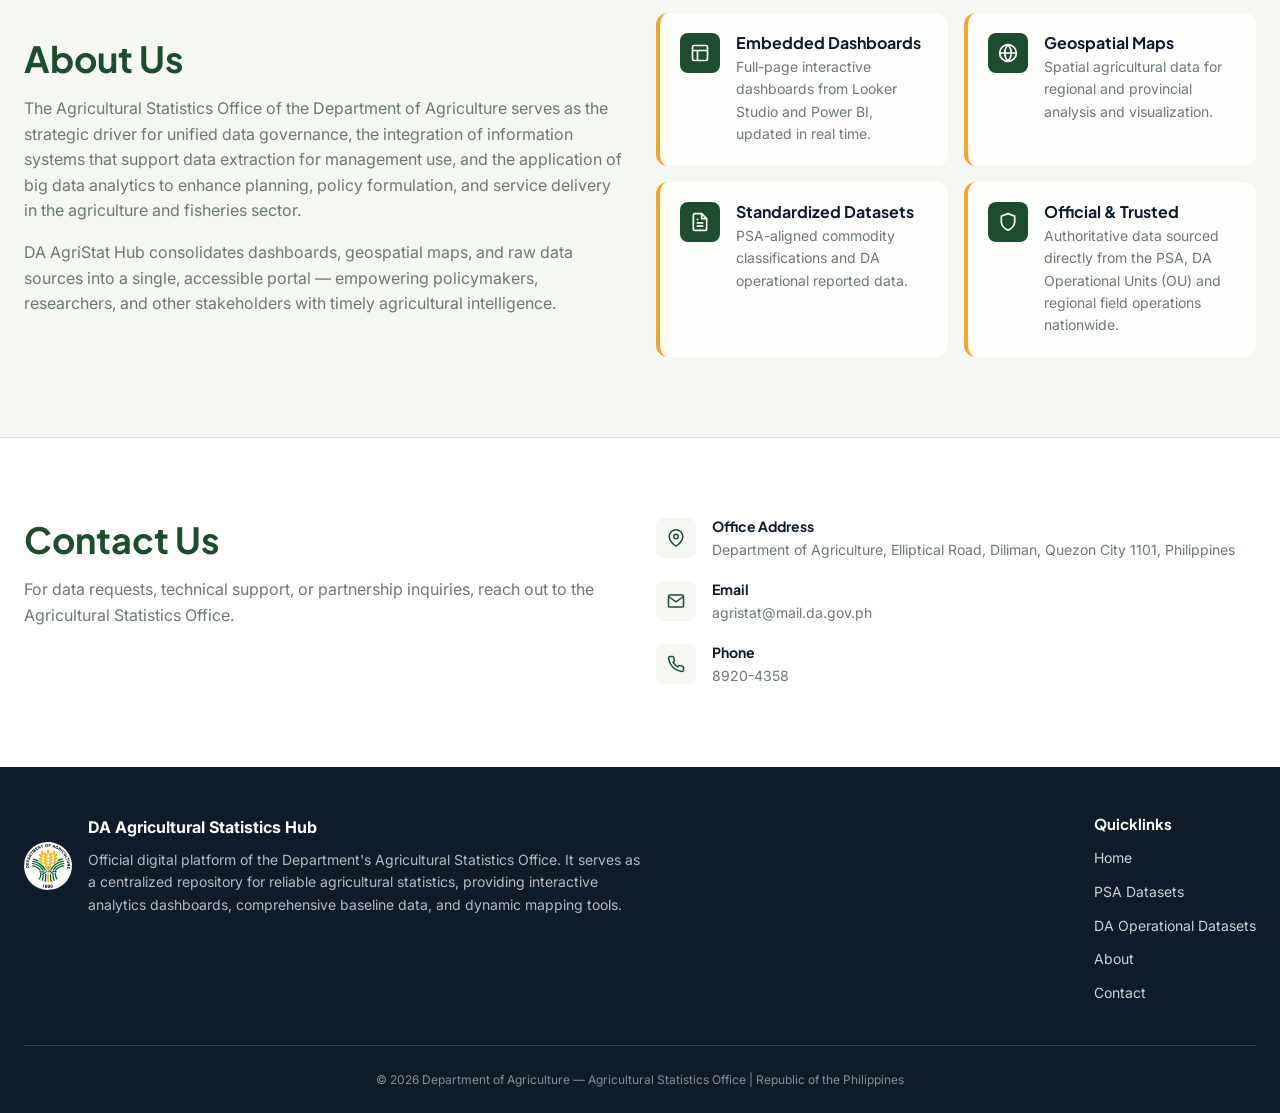
==== commit f79d12c8: "Update hero stat 6/24/26" ====
--- a/index.html
+++ b/index.html
@@ -62,33 +62,34 @@
           <div class="stat-ticker__viewport">
             <div class="stat-ticker__track" role="list" aria-label="Key agricultural statistics">
 
-              <!-- HOME: Hero stat — Agriculture GVA -->
+              <!-- HOME: Hero stat — Agriculture GVA Constant Price -->
           <div class="stat-ticker__item" role="listitem">
-            <span class="stat-ticker__value" data-counter="1.77" data-format="currency" data-duration="2200">₱0.00
-              Trillion</span>
-            <span class="stat-ticker__label">Agriculture GVA as of 2025</span>
-          </div>
-
-          <!-- HOME: Hero stat — Farmers & Fisherfolk -->
+            <span class="stat-ticker__value" data-counter="1.83" data-format="currency-million" data-duration="2200">₱0.00
+              Million</span>
+            <span class="stat-ticker__label">GDP of AFF in Constant Price</span>
+          </div>
+
+          <!-- HOME: Hero stat — Agriculture GVA Current Price -->
           <div class="stat-ticker__item" role="listitem">
-            <span class="stat-ticker__value" data-counter="10" data-format="million" data-duration="2000">0.0
+            <span class="stat-ticker__value" data-counter="2.41" data-format="currency-million" data-duration="2200">₱0.00
               Million</span>
-            <span class="stat-ticker__label">Farmers &amp; Fisherfolk as of 2025</span>
-          </div>
-
-          <!-- HOME: Hero stat — Agricultural land -->
+            <span class="stat-ticker__label">GDP of AFF in Current Price</span>
+          </div>
+
+          <!-- HOME: Hero stat — Fisherfolk -->
           <div class="stat-ticker__item" role="listitem">
-            <span class="stat-ticker__value" data-counter="11" data-format="million" data-duration="2000">0.0 Million
-              ha</span>
-            <span class="stat-ticker__label">Hectares of Agricultural Land as of 2025</span>
-          </div>
-
-          <!-- HOME: Hero stat — Production volume -->
+            <span class="stat-ticker__value" data-counter="6.75" data-format="million" data-duration="2000">0.00
+              Million</span>
+            <span class="stat-ticker__label">Farmers as of May 2026</span>
+          </div>
+
+          <!-- HOME: Hero stat — Fisherfolk -->
           <div class="stat-ticker__item" role="listitem">
-            <span class="stat-ticker__value" data-counter="3.8" data-format="million" data-duration="1800">0.0 Million
-              mt</span>
-              <span class="stat-ticker__label">Metric Tons of Agricultural Production Volume for 2025</span>
-            </div>
+            <span class="stat-ticker__value" data-counter="2.49" data-format="million" data-duration="2000">0.00
+              Million</span>
+            <span class="stat-ticker__label">Fisherfolks as of May 2026</span>
+          </div>
+
             </div>
           </div>
         </div>
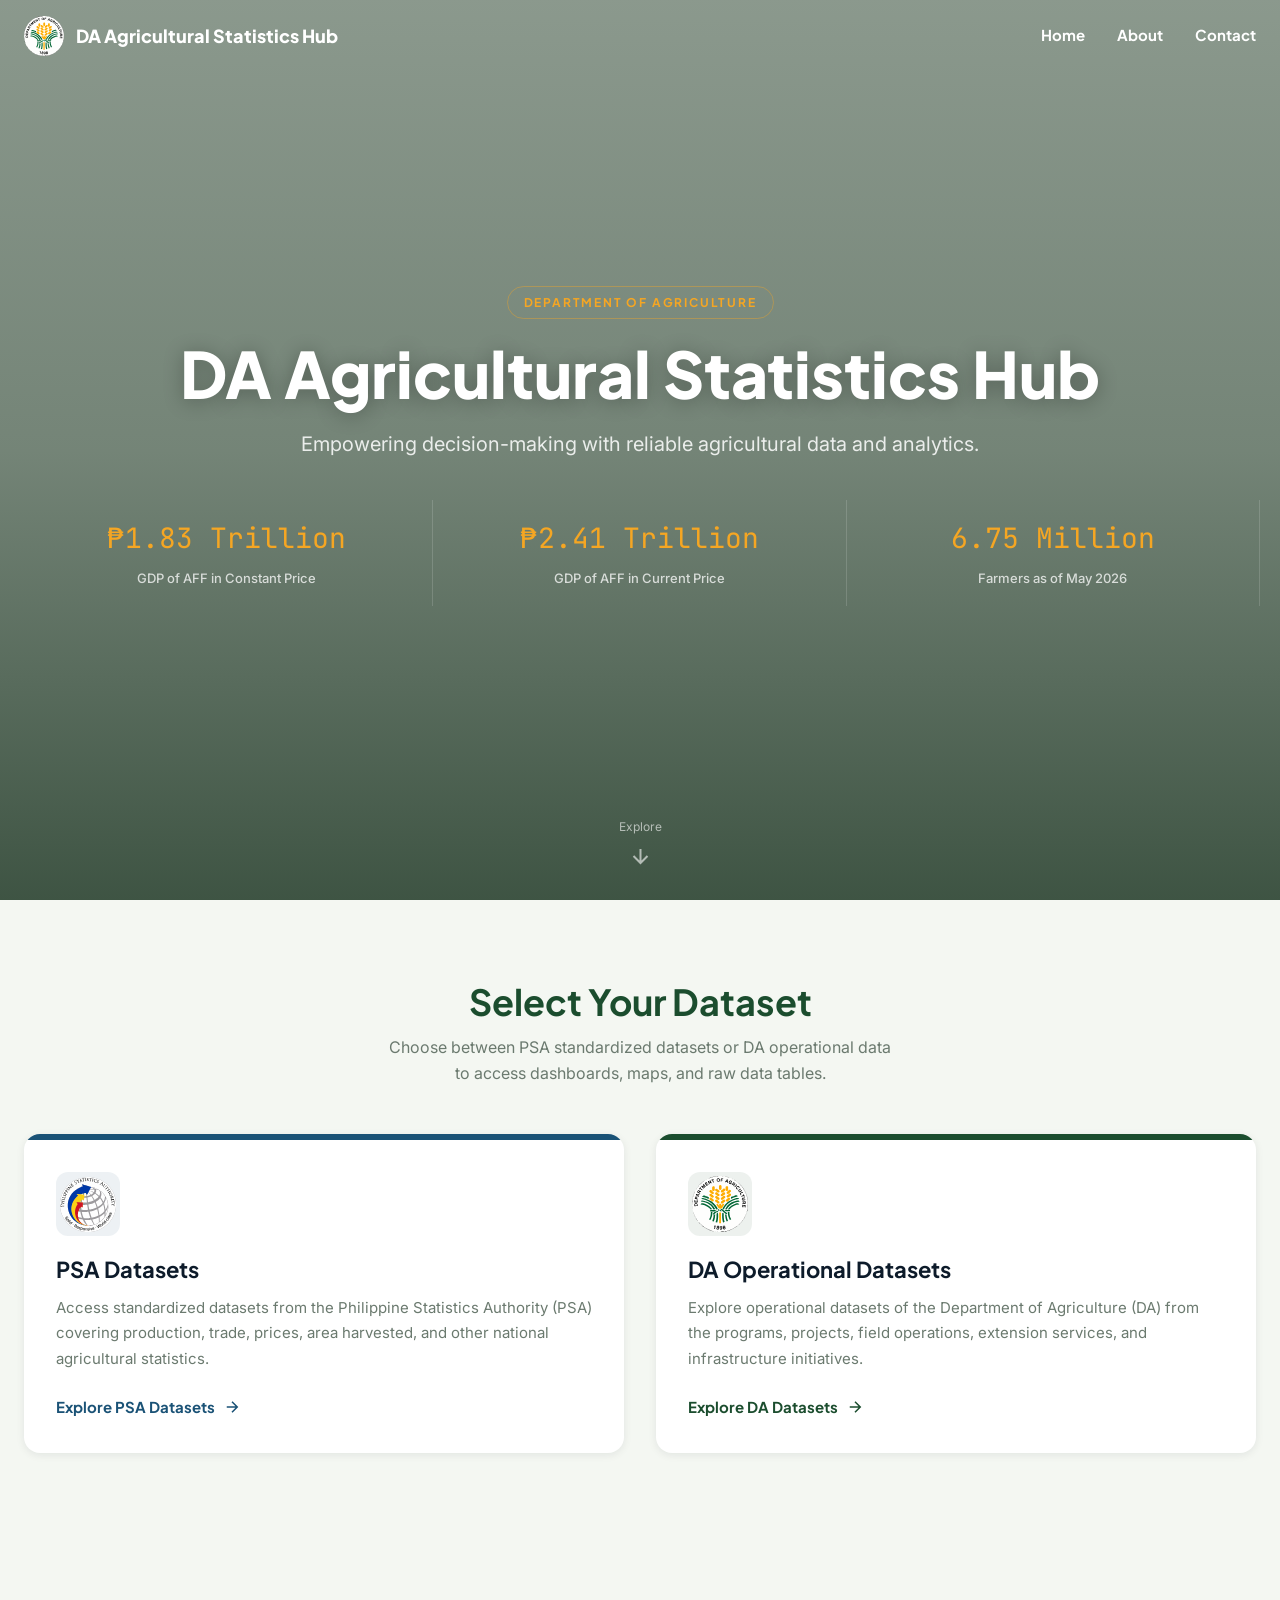
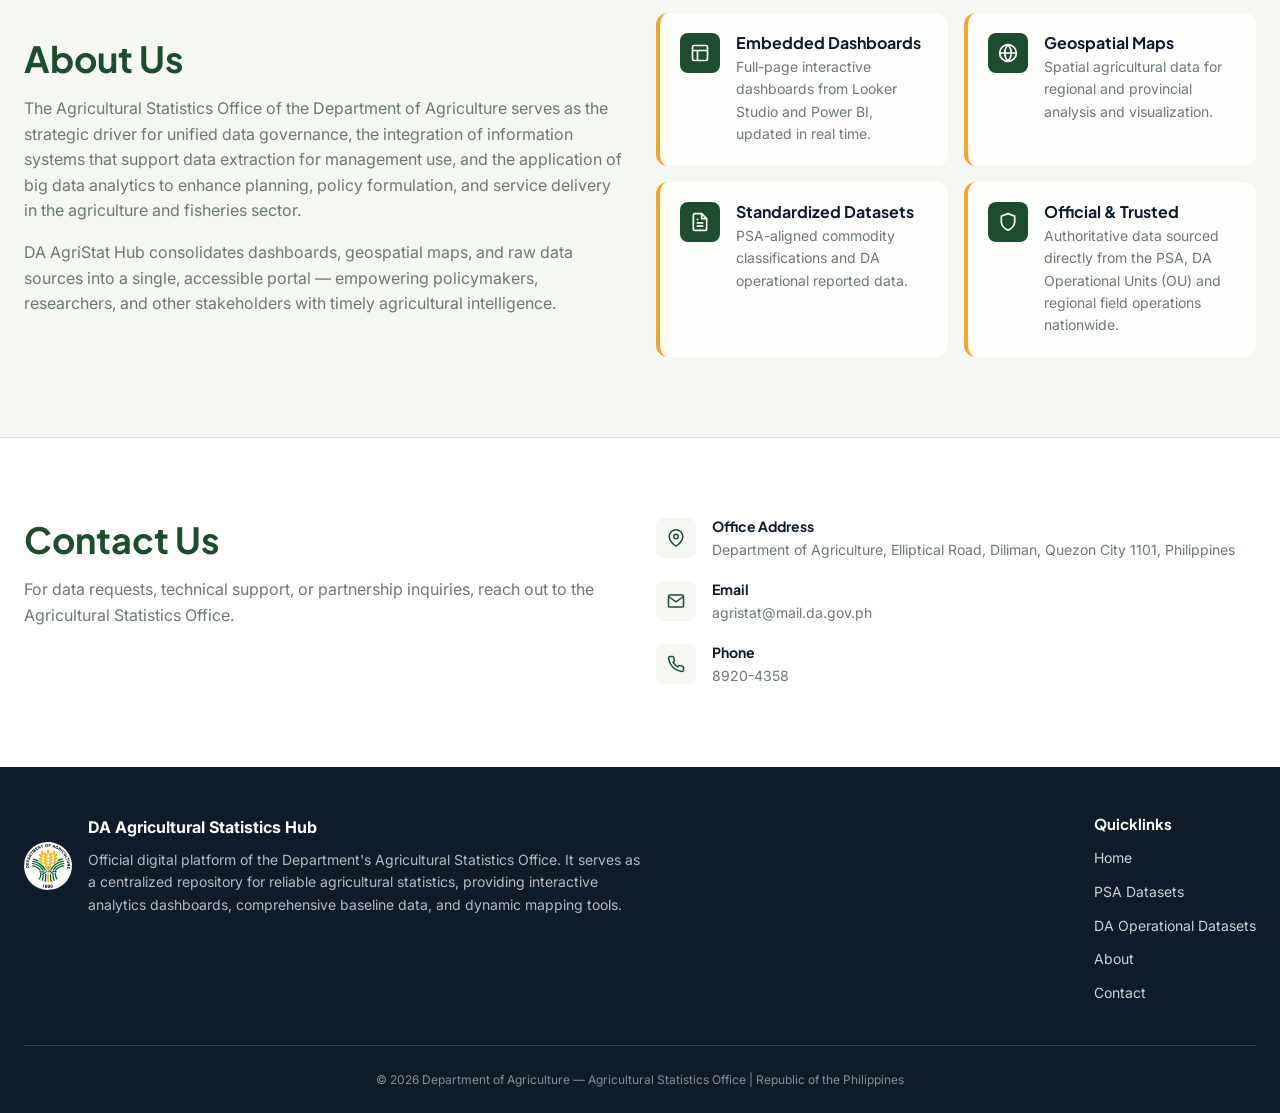
==== commit 926819df: "Update hero stat to trillion 6/24/26" ====
--- a/index.html
+++ b/index.html
@@ -64,14 +64,14 @@
 
               <!-- HOME: Hero stat — Agriculture GVA Constant Price -->
           <div class="stat-ticker__item" role="listitem">
-            <span class="stat-ticker__value" data-counter="1.83" data-format="currency-million" data-duration="2200">₱0.00
+            <span class="stat-ticker__value" data-counter="1.83" data-format="currency" data-duration="2200">₱0.00
               Million</span>
             <span class="stat-ticker__label">GDP of AFF in Constant Price</span>
           </div>
 
           <!-- HOME: Hero stat — Agriculture GVA Current Price -->
           <div class="stat-ticker__item" role="listitem">
-            <span class="stat-ticker__value" data-counter="2.41" data-format="currency-million" data-duration="2200">₱0.00
+            <span class="stat-ticker__value" data-counter="2.41" data-format="currency" data-duration="2200">₱0.00
               Million</span>
             <span class="stat-ticker__label">GDP of AFF in Current Price</span>
           </div>
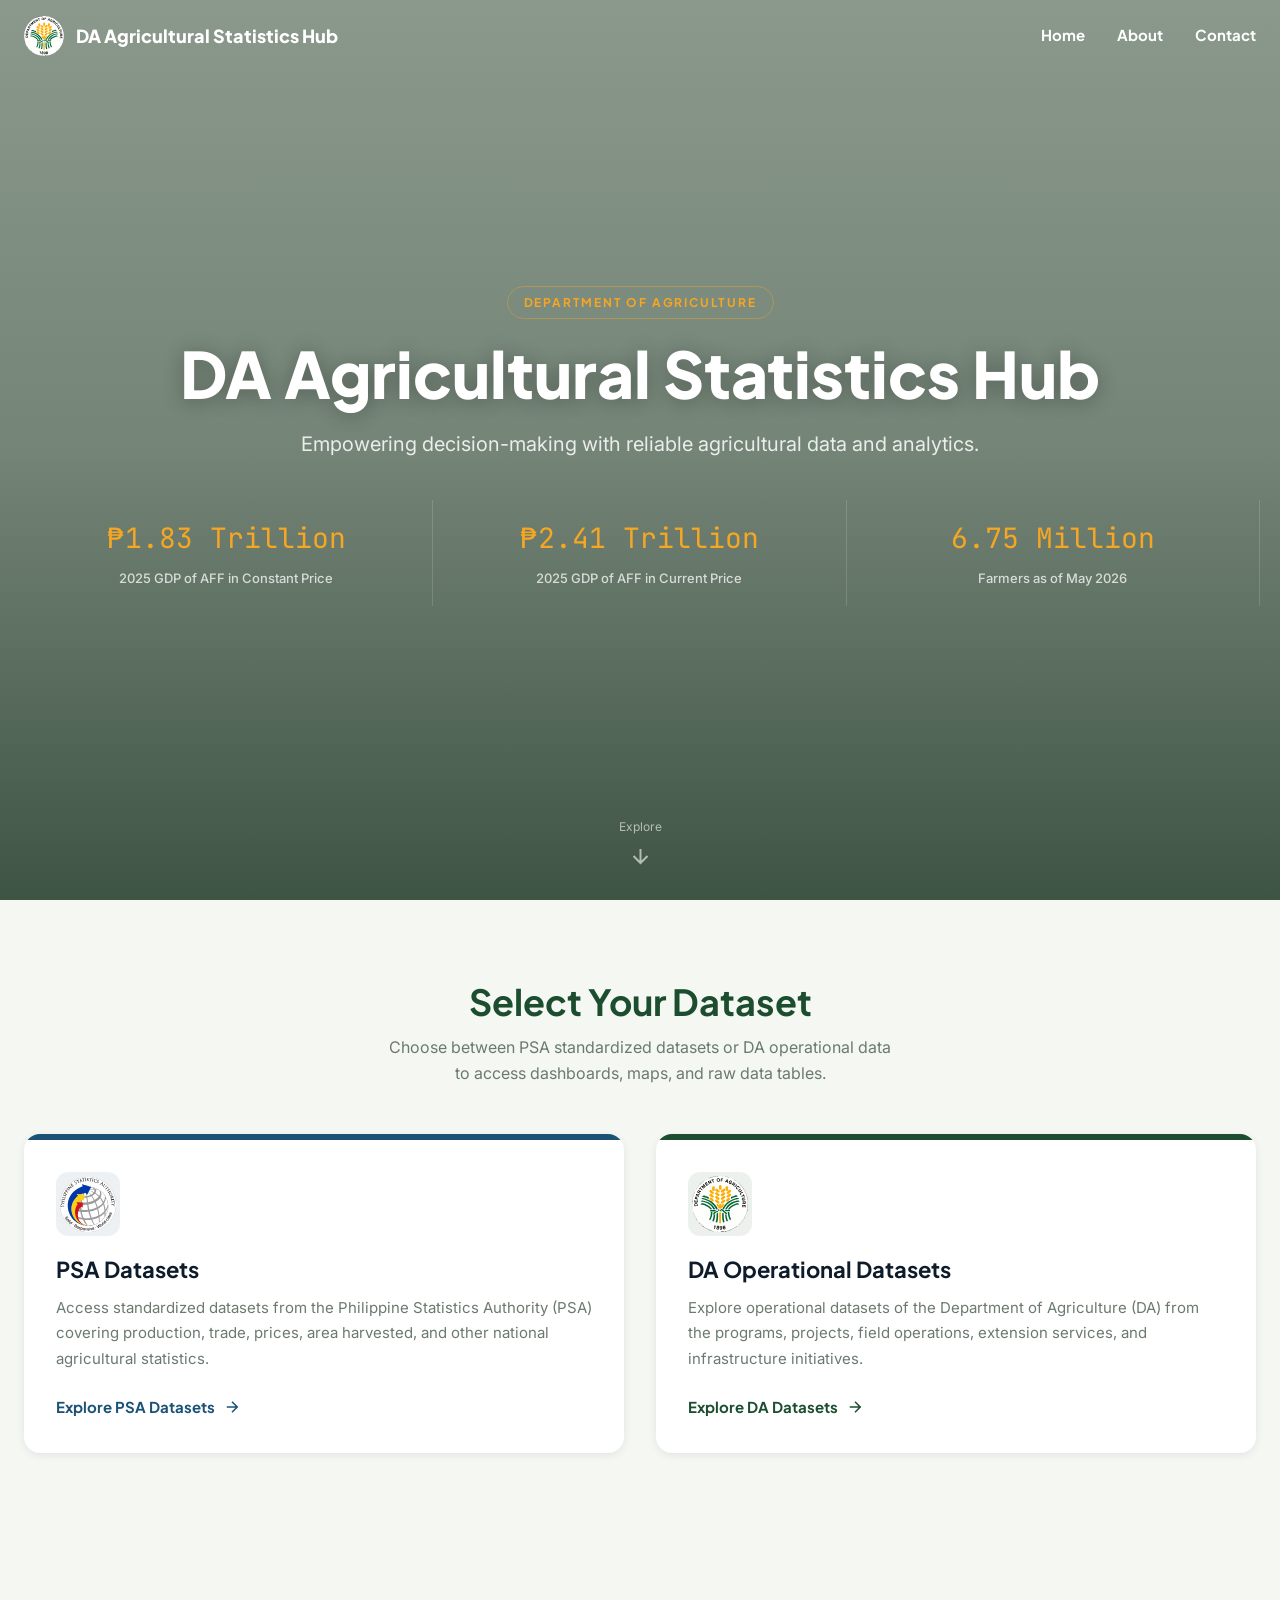
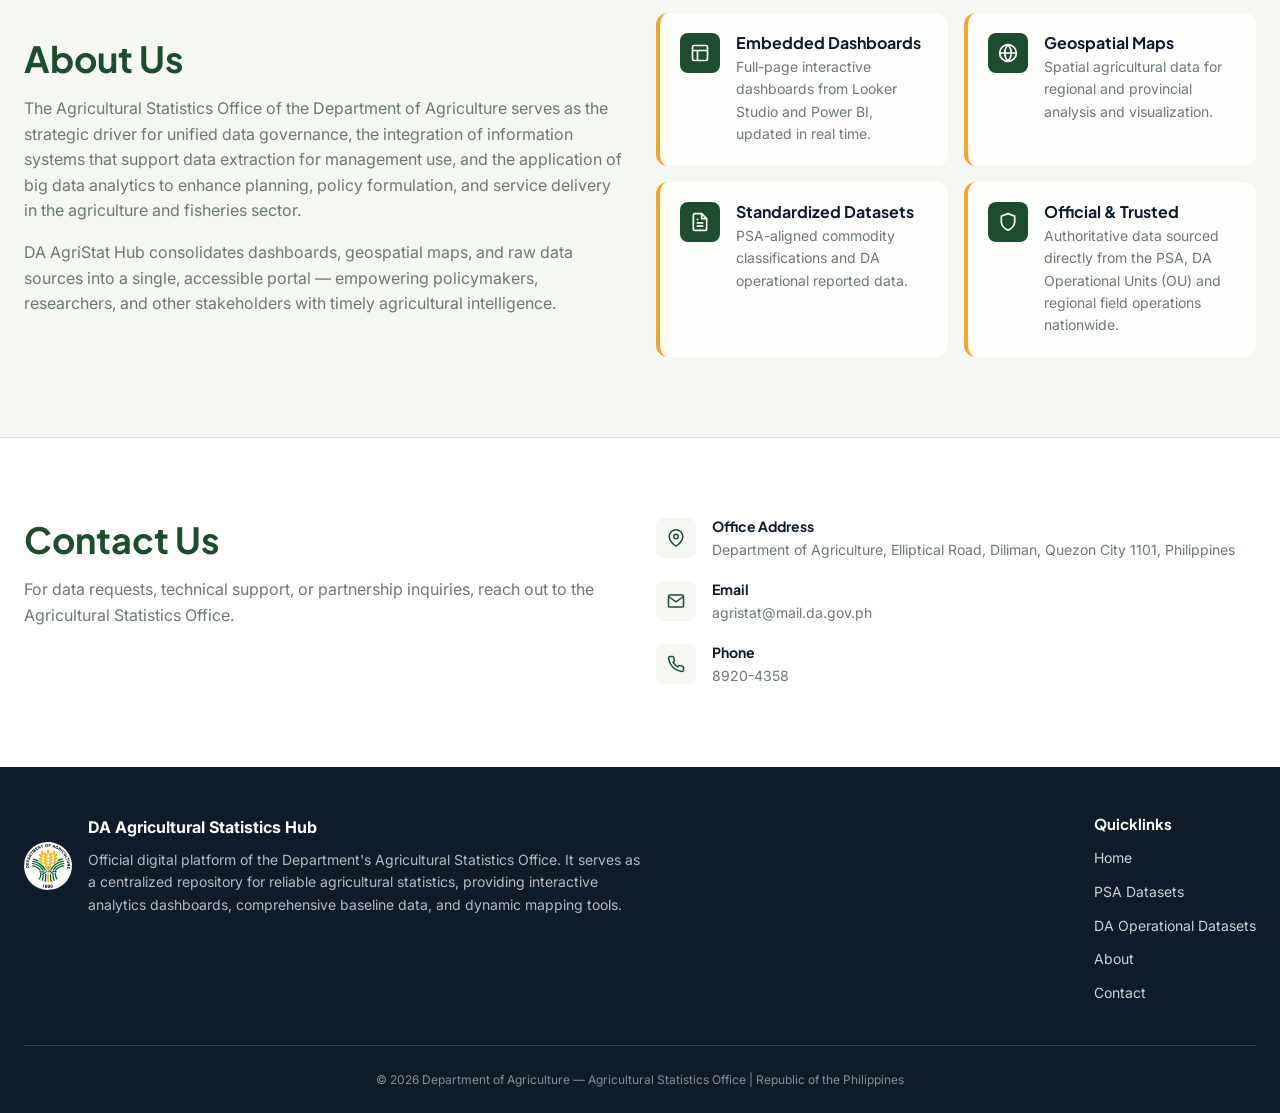
==== commit ca0cc100: "Updated hero stat 2025 GDP 6/24/26" ====
--- a/index.html
+++ b/index.html
@@ -66,14 +66,14 @@
           <div class="stat-ticker__item" role="listitem">
             <span class="stat-ticker__value" data-counter="1.83" data-format="currency" data-duration="2200">₱0.00
               Million</span>
-            <span class="stat-ticker__label">GDP of AFF in Constant Price</span>
+            <span class="stat-ticker__label">2025 GDP of AFF in Constant Price</span>
           </div>
 
           <!-- HOME: Hero stat — Agriculture GVA Current Price -->
           <div class="stat-ticker__item" role="listitem">
             <span class="stat-ticker__value" data-counter="2.41" data-format="currency" data-duration="2200">₱0.00
               Million</span>
-            <span class="stat-ticker__label">GDP of AFF in Current Price</span>
+            <span class="stat-ticker__label">2025 GDP of AFF in Current Price</span>
           </div>
 
           <!-- HOME: Hero stat — Fisherfolk -->
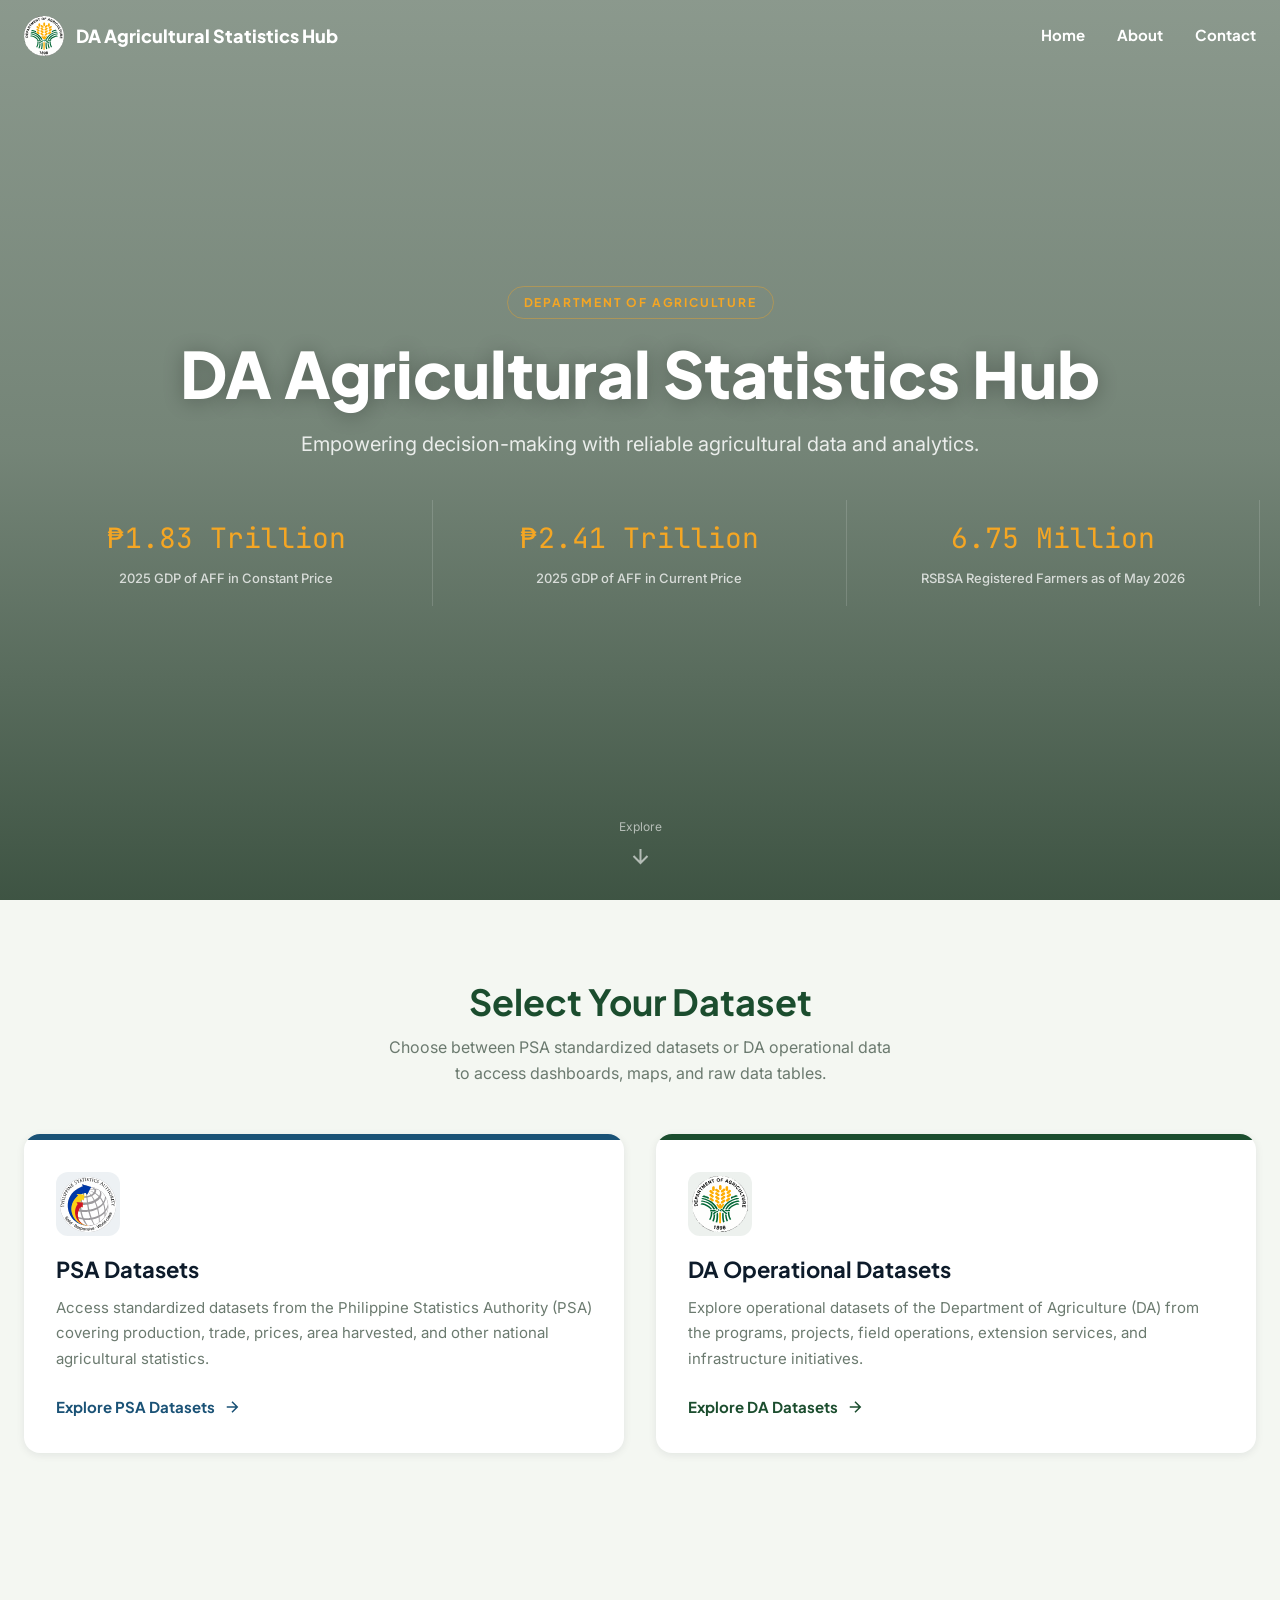
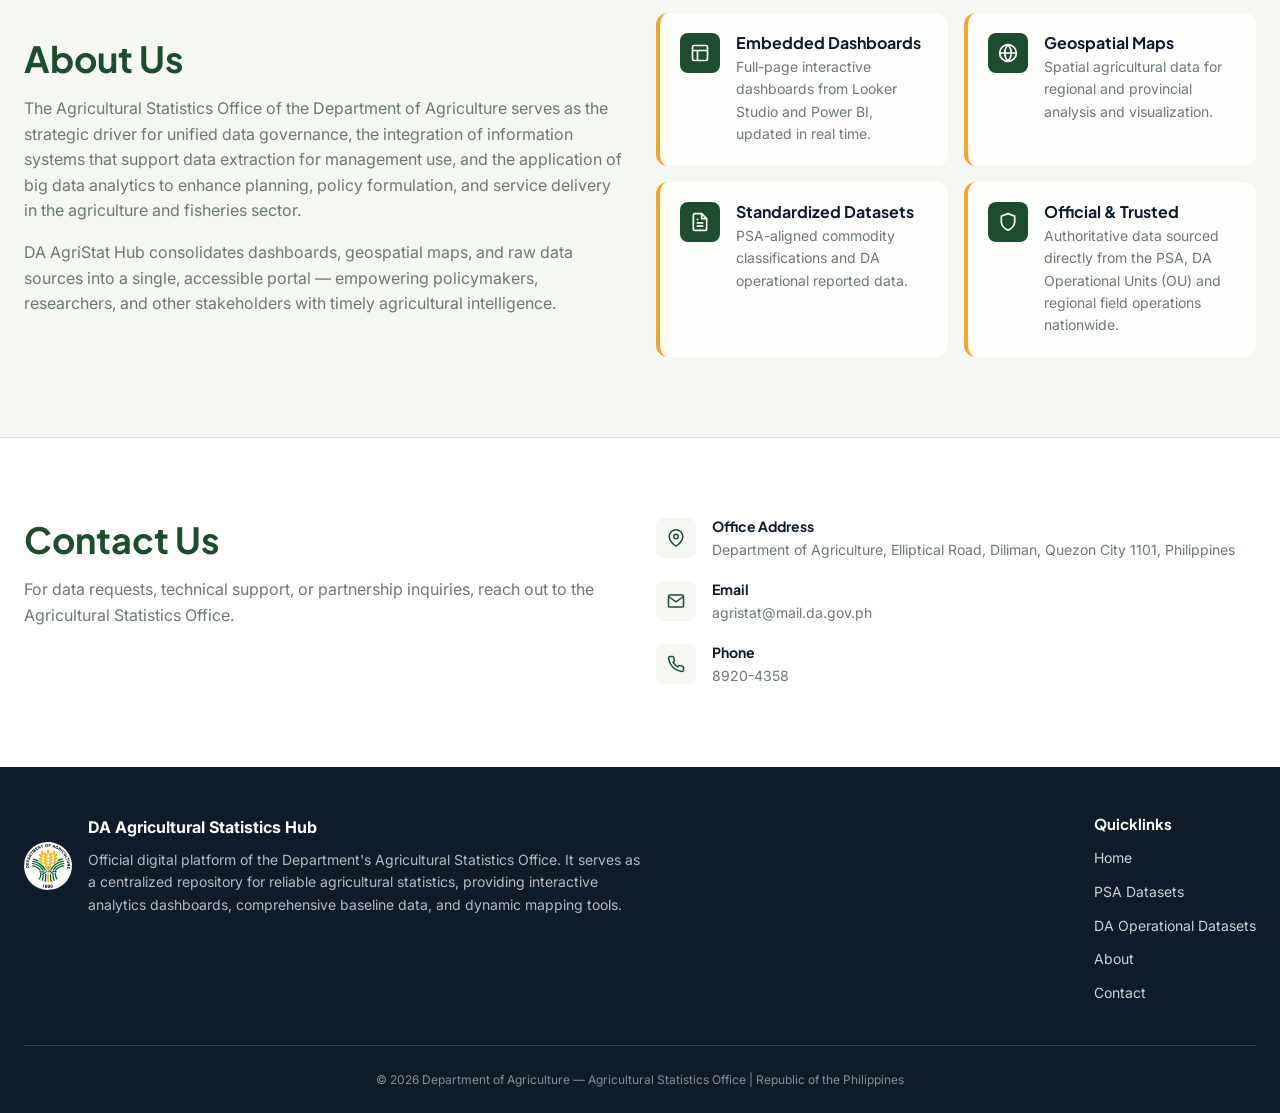
==== commit 24660d1d: "Update hero stat "registered" 6/24/26" ====
--- a/index.html
+++ b/index.html
@@ -80,14 +80,14 @@
           <div class="stat-ticker__item" role="listitem">
             <span class="stat-ticker__value" data-counter="6.75" data-format="million" data-duration="2000">0.00
               Million</span>
-            <span class="stat-ticker__label">Farmers as of May 2026</span>
+            <span class="stat-ticker__label">RSBSA Registered Farmers as of May 2026</span>
           </div>
 
           <!-- HOME: Hero stat — Fisherfolk -->
           <div class="stat-ticker__item" role="listitem">
             <span class="stat-ticker__value" data-counter="2.49" data-format="million" data-duration="2000">0.00
               Million</span>
-            <span class="stat-ticker__label">Fisherfolks as of May 2026</span>
+            <span class="stat-ticker__label">RSBSA Registered Fisherfolk as of May 2026</span>
           </div>
 
             </div>
